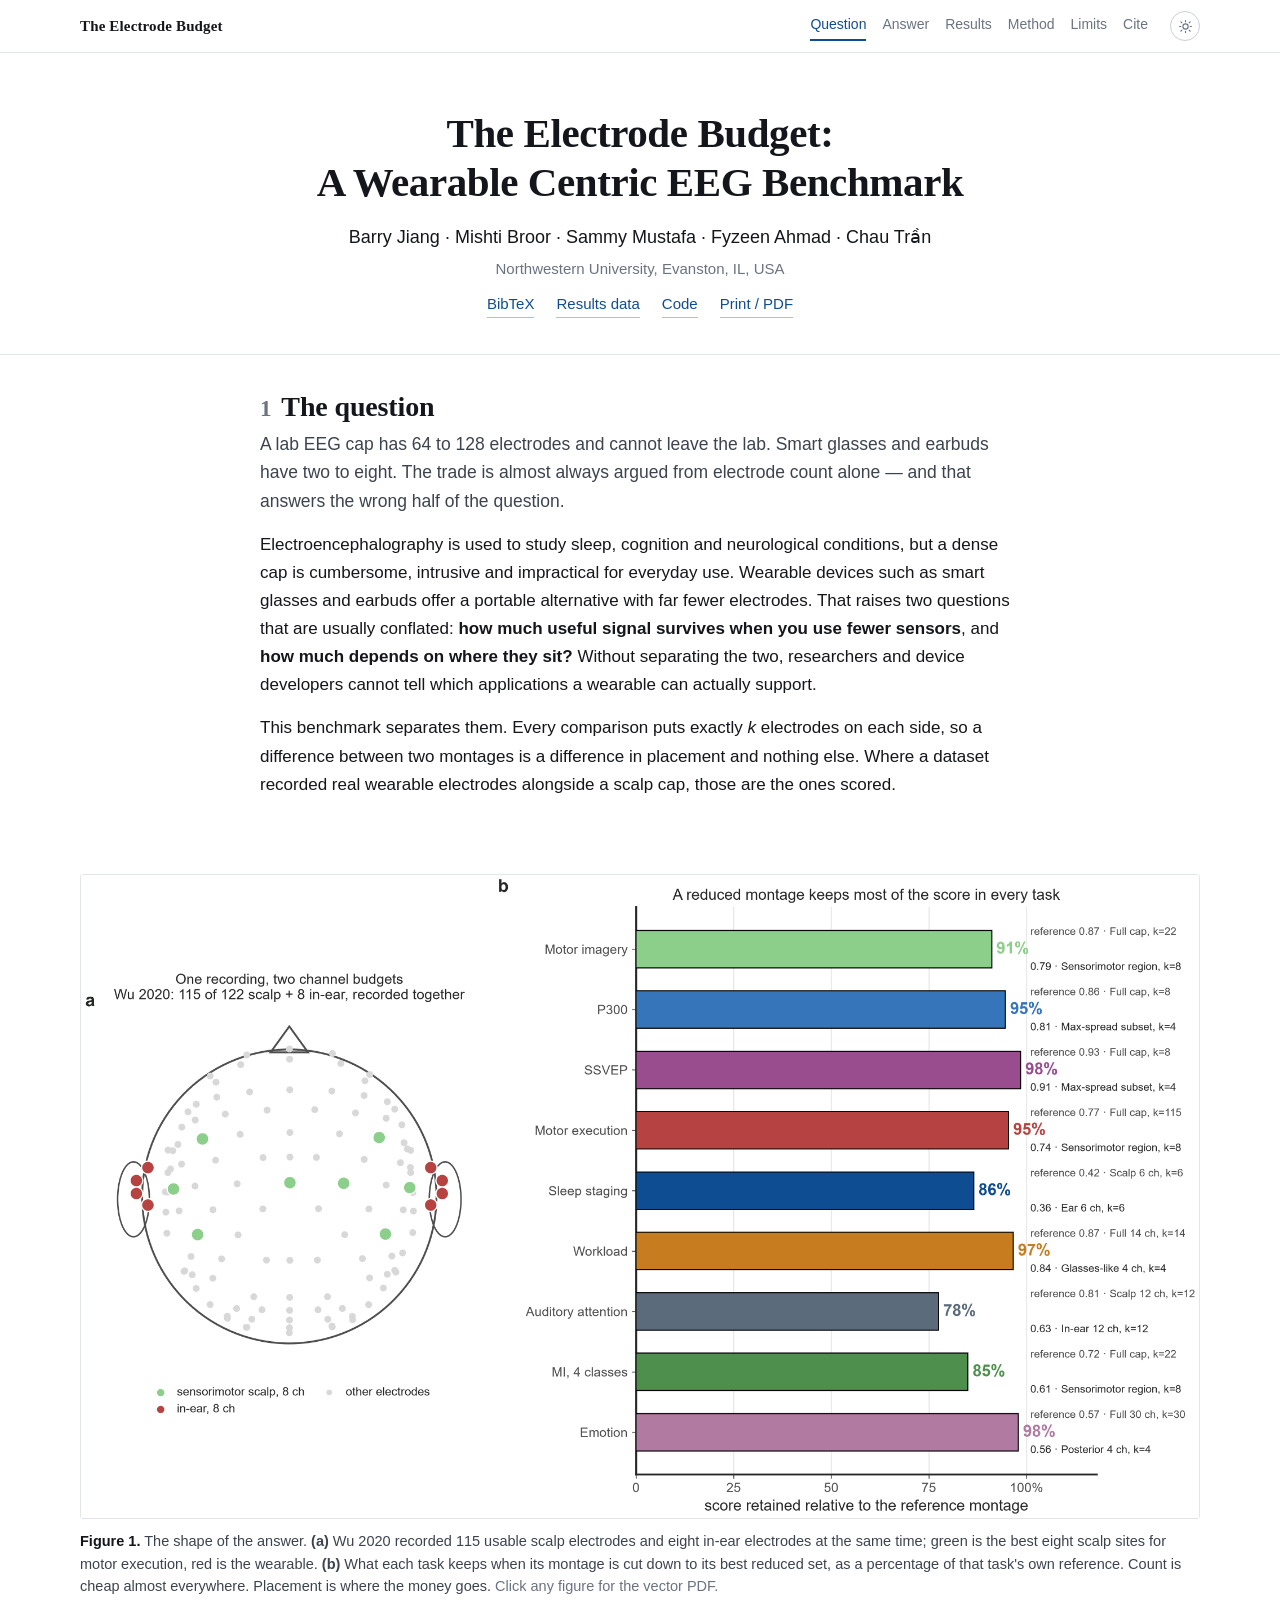
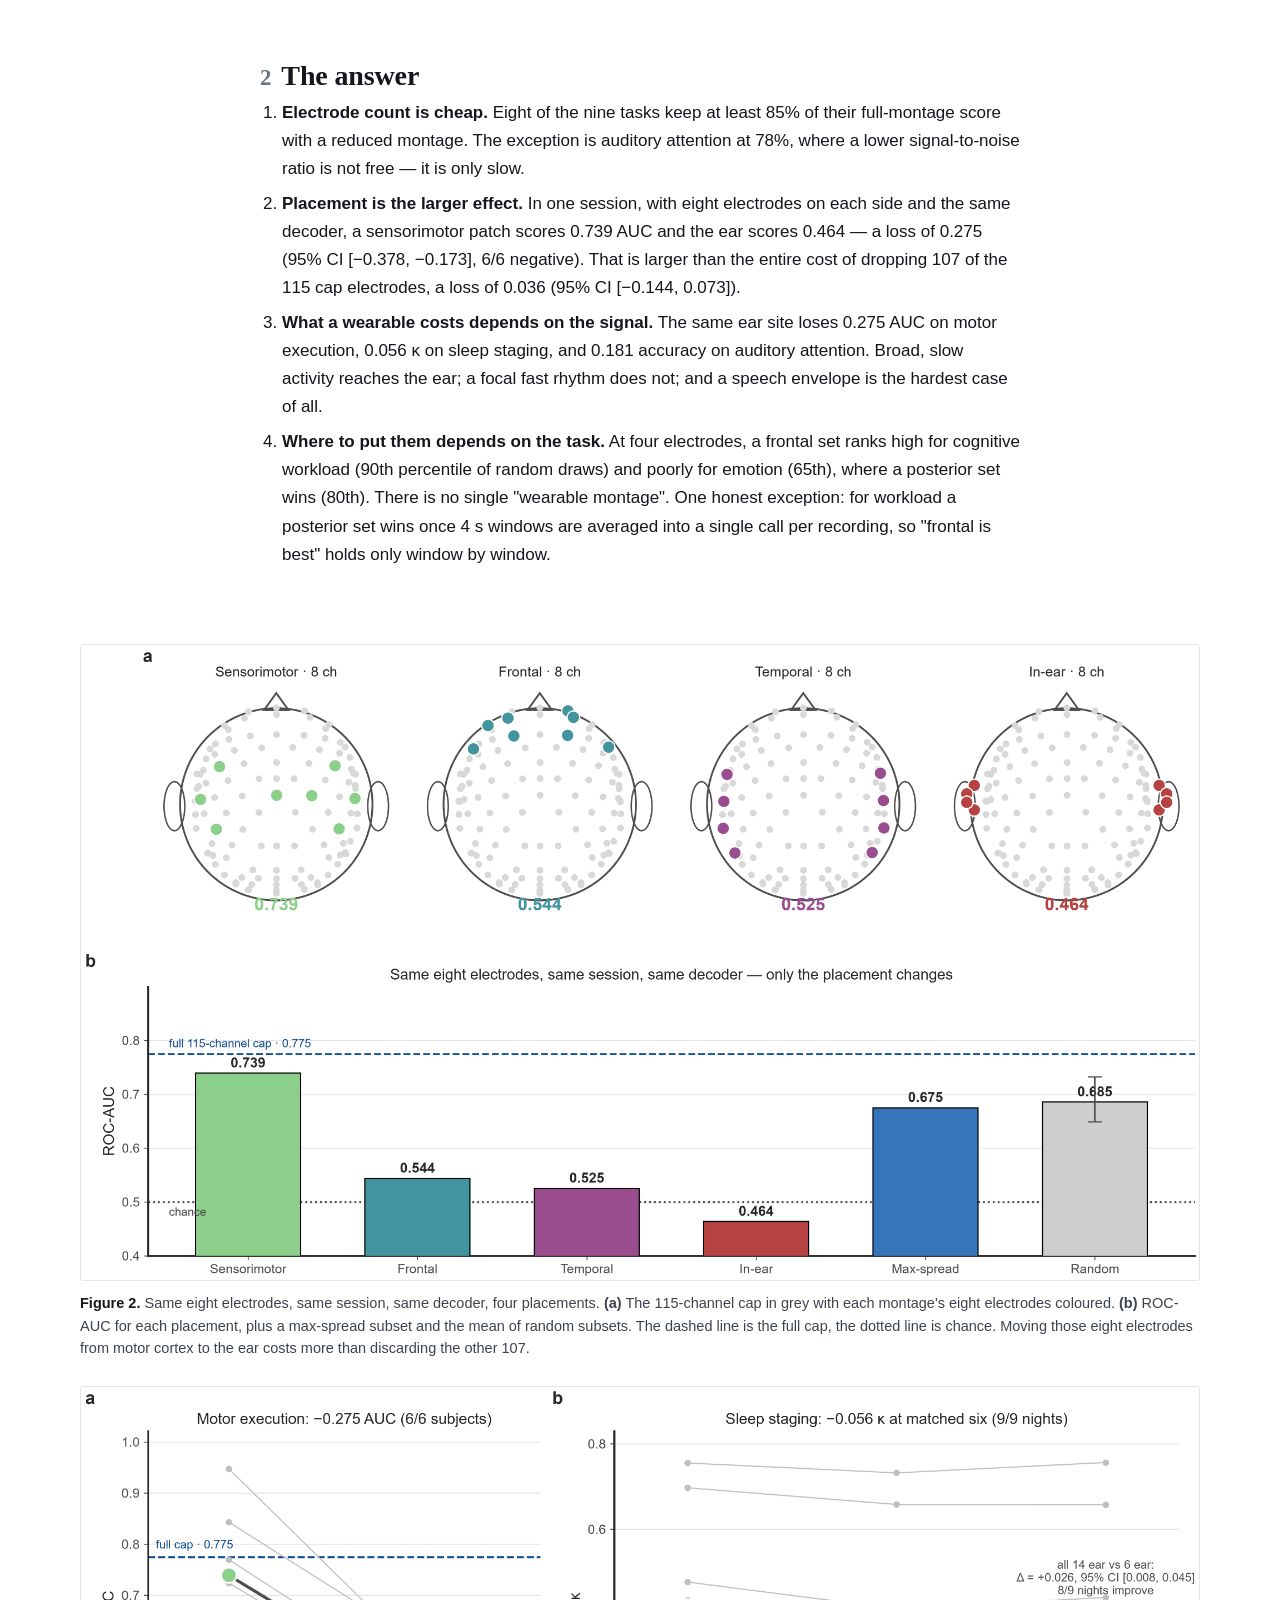
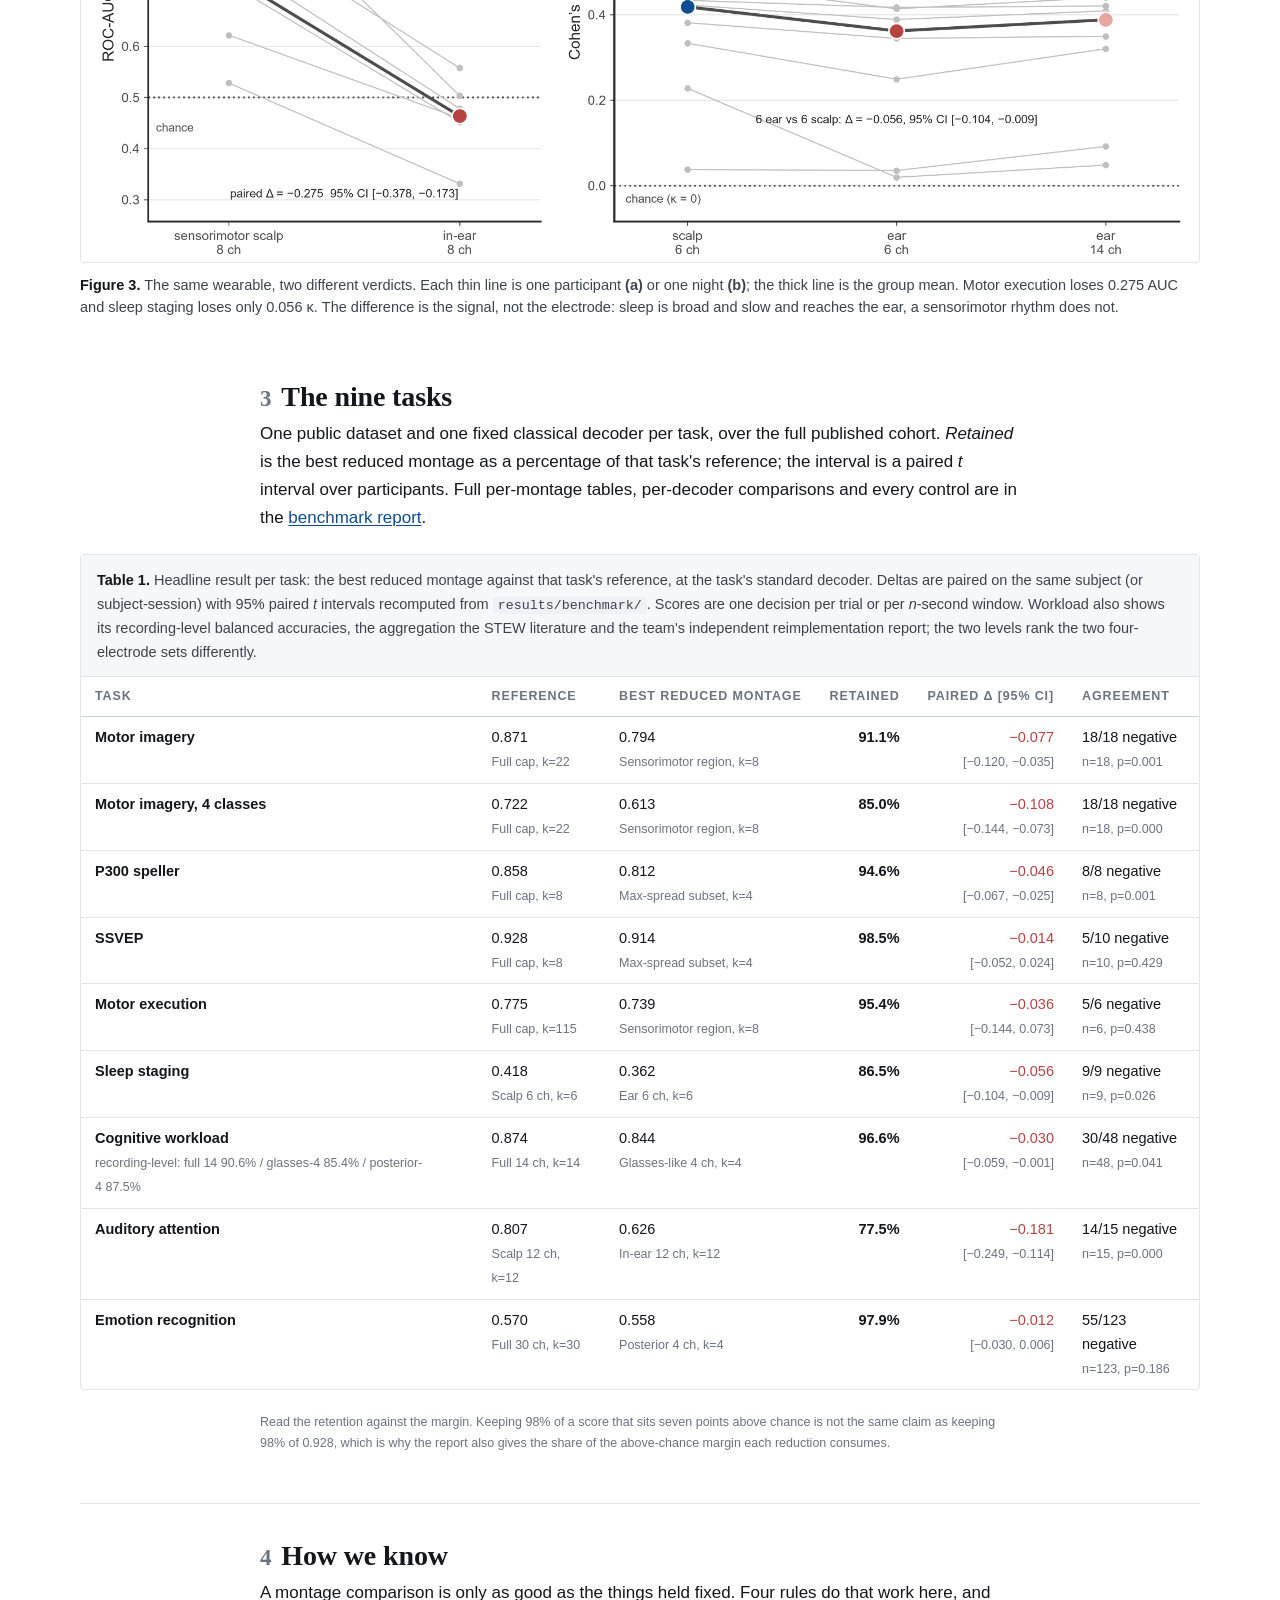
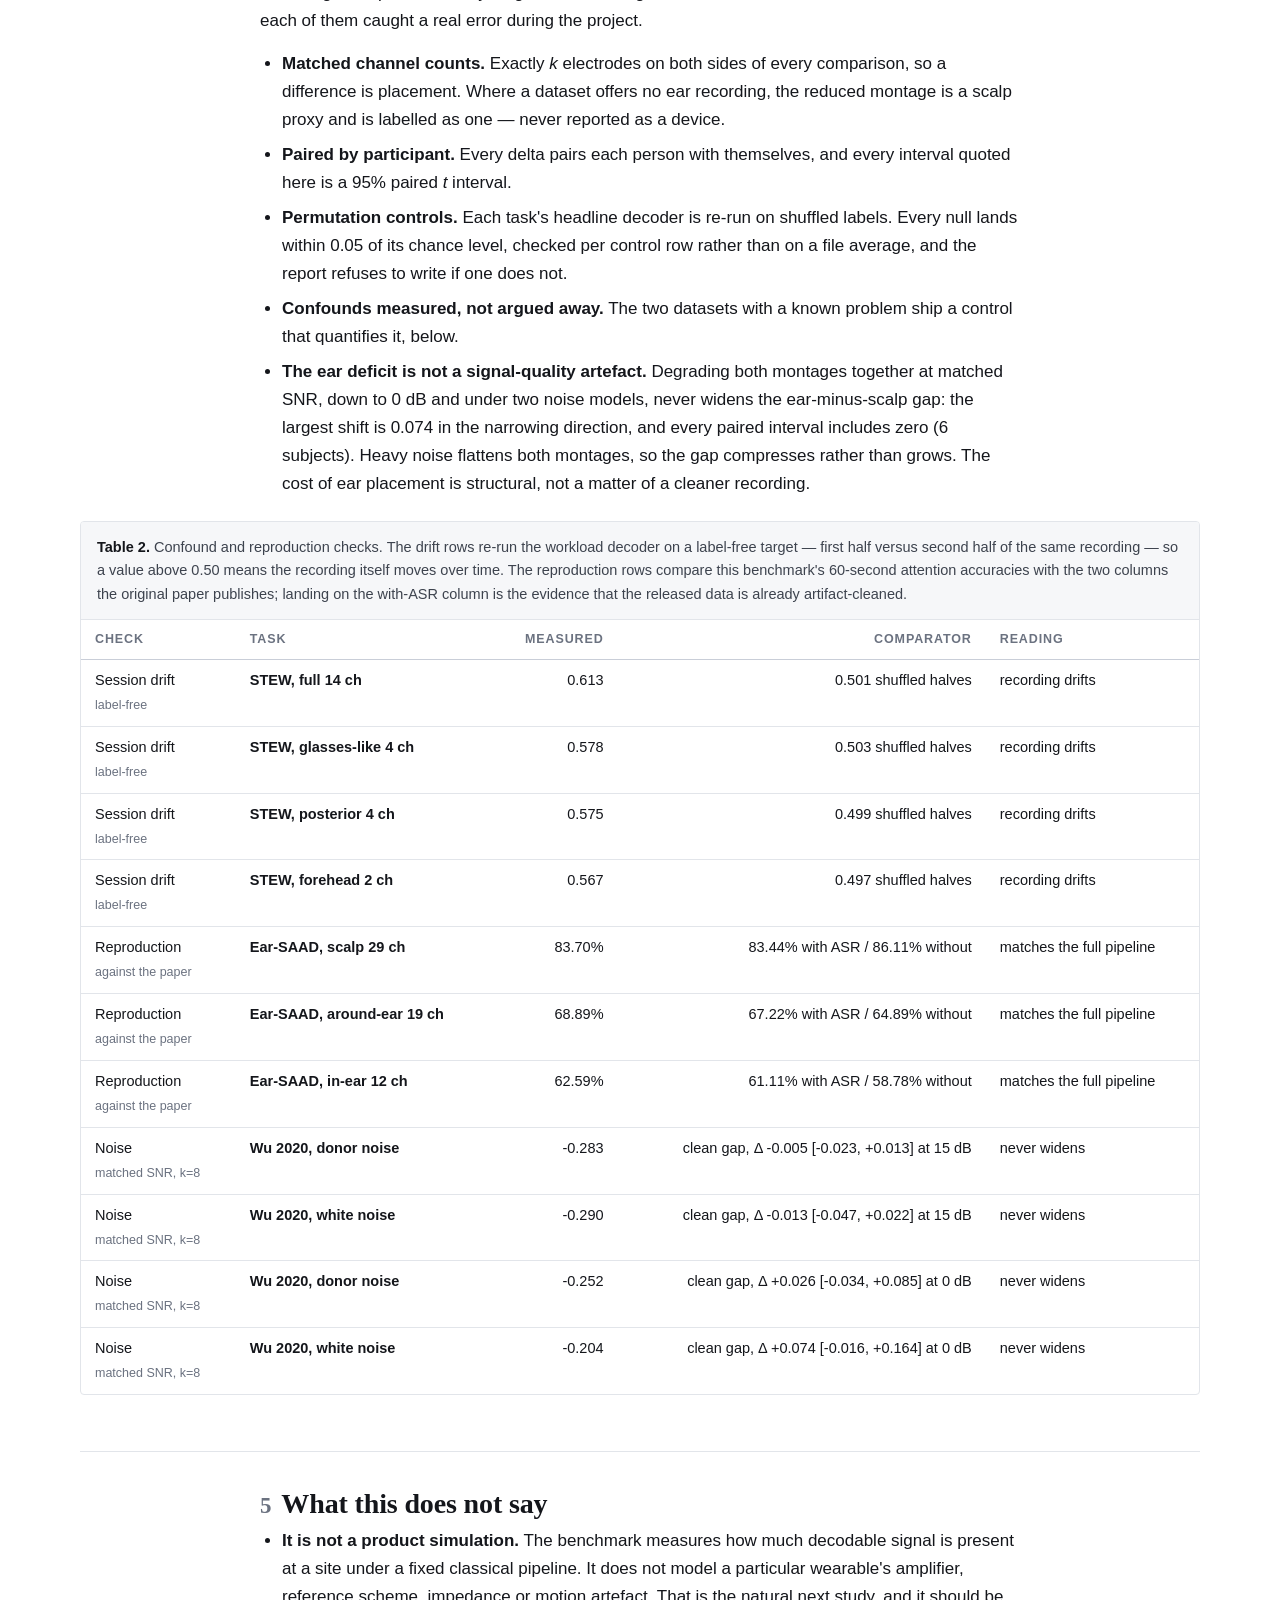
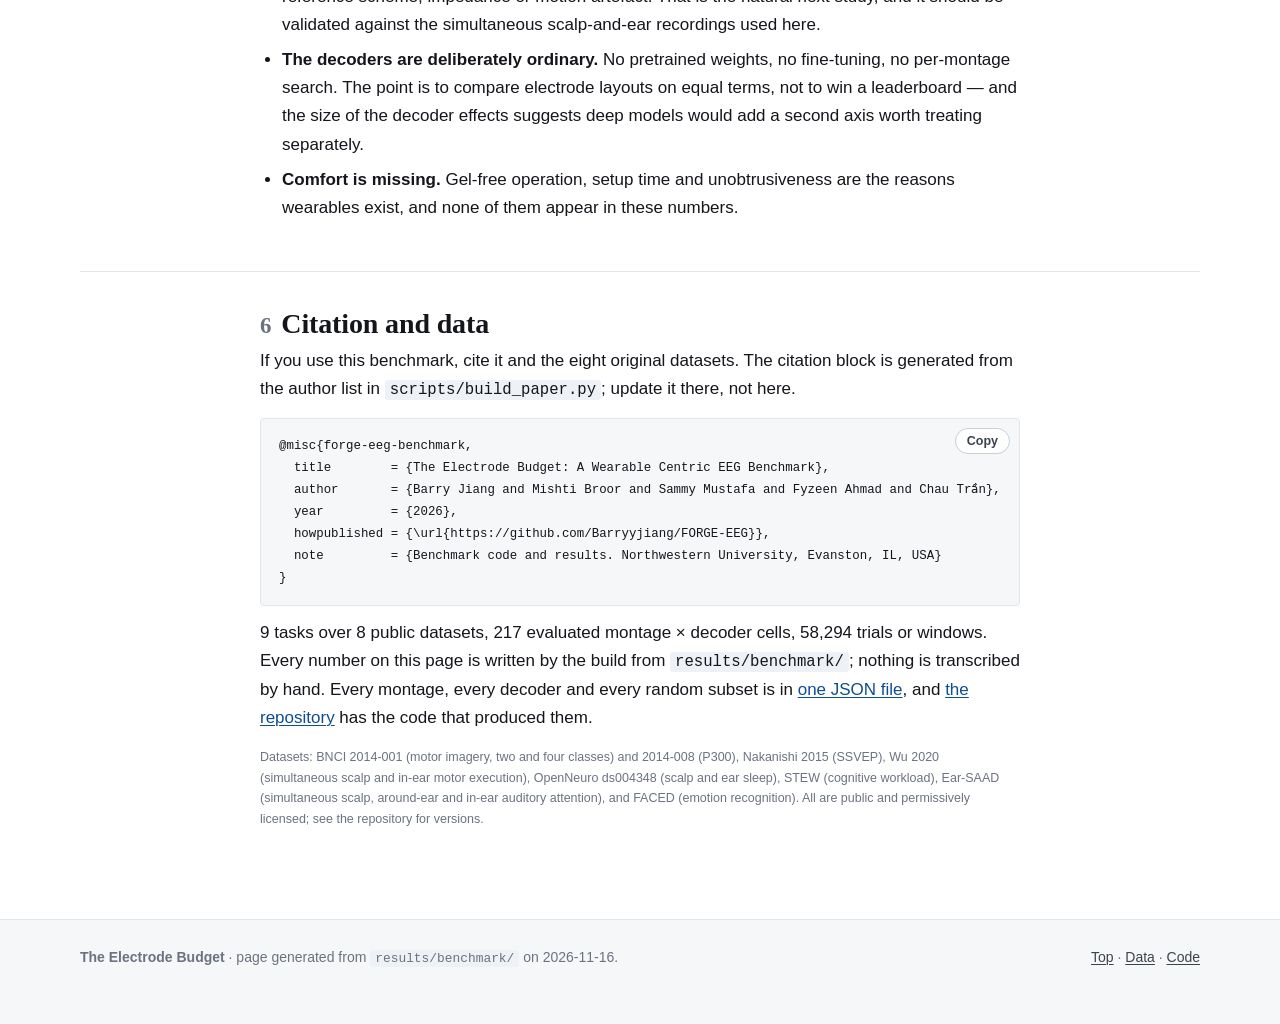
==== index.html @ 7044cba8 "Add noise-resilience check" ====
<!doctype html>
<html lang="en" data-theme="light">
<head>
  <meta charset="utf-8">
  <meta name="viewport" content="width=device-width, initial-scale=1">
  <title>The Electrode Budget: A Wearable Centric EEG Benchmark</title>
  <meta name="description" content="How much EEG accuracy survives when a lab cap becomes a wearable? A matched-channel benchmark of nine tasks on eight public datasets, separating electrode count from electrode placement.">
  <meta name="author" content="Barry Jiang, Mishti Broor, Sammy Mustafa, Fyzeen Ahmad, Chau Tran">
  <meta name="theme-color" content="#0f4d92">
  <meta property="og:type" content="article">
  <meta property="og:title" content="The Electrode Budget: A Wearable Centric EEG Benchmark">
  <meta property="og:description" content="How much EEG accuracy survives when a lab cap becomes a wearable? Nine tasks, eight public datasets, one fixed decoder per task, exactly k electrodes on each side of every comparison.">
  <meta property="og:image" content="assets/figures/fig1_overview.png">
  <meta name="twitter:card" content="summary_large_image">
  <link rel="icon" href="assets/favicon.svg" type="image/svg+xml">
  <link rel="stylesheet" href="assets/paper.css">
  <script>
    /* Resolve the theme before first paint: light is the default, ?theme=dark or
       a remembered choice overrides it. See assets/paper.js (theme toggle). */
    (function () {
      var requested = new URLSearchParams(location.search).get("theme");
      try { requested = requested || localStorage.getItem("eegbench-paper-theme"); } catch (e) {}
      document.documentElement.dataset.theme = requested === "dark" ? "dark" : "light";
    })();
  </script>
  <script type="application/ld+json">
  {
    "@context": "https://schema.org",
    "@type": "ScholarlyArticle",
    "name": "The Electrode Budget: A Wearable Centric EEG Benchmark",
    "author": [{"@type": "Person", "name": "Barry Jiang"}, {"@type": "Person", "name": "Mishti Broor"}, {"@type": "Person", "name": "Sammy Mustafa"}, {"@type": "Person", "name": "Fyzeen Ahmad"}, {"@type": "Person", "name": "Chau Tran"}],
    "abstract": "How much EEG accuracy survives when a lab cap becomes a wearable? A matched-channel benchmark of nine tasks on eight public datasets, separating electrode count from electrode placement.",
    "keywords": "EEG, brain-computer interface, wearable, benchmark, electrode montage, MOABB",
    "isAccessibleForFree": true,
    "datePublished": "2026-11-16"
  }
  </script>
</head>
<body>
  <a class="skip-link" href="#answer">Skip to the answer</a>

  <header class="topbar">
    <div class="container topbar-inner">
      <a class="topbar-title" href="#top">The Electrode Budget</a>
      <nav aria-label="Paper sections">
        <a href="#question">Question</a>
        <a href="#answer">Answer</a>
        <a href="#results">Results</a>
        <a href="#method">Method</a>
        <a href="#limits">Limits</a>
        <a href="#cite">Cite</a>
      </nav>
      <button class="theme-toggle" id="theme-toggle" type="button" aria-label="Switch colour theme" title="Switch between light and dark">
        <svg class="icon-sun" viewBox="0 0 24 24" fill="none" stroke="currentColor" stroke-width="1.8" stroke-linecap="round" aria-hidden="true">
          <circle cx="12" cy="12" r="4.2"/>
          <path d="M12 2.5v2M12 19.5v2M4.6 4.6l1.4 1.4M18 18l1.4 1.4M2.5 12h2M19.5 12h2M4.6 19.4 6 18M18 6l1.4-1.4"/>
        </svg>
        <svg class="icon-moon" viewBox="0 0 24 24" fill="none" stroke="currentColor" stroke-width="1.8" stroke-linecap="round" aria-hidden="true">
          <path d="M20.3 14.2A8.4 8.4 0 0 1 9.8 3.7a8.5 8.5 0 1 0 10.5 10.5Z"/>
        </svg>
      </button>
    </div>
  </header>

  <!-- ------------------------------------------------------------- masthead -->
  <div class="masthead" id="top">
    <div class="container">
      <h1>The Electrode Budget:<br>A Wearable Centric EEG Benchmark</h1>
      <p class="authors"><a href="#cite">Barry Jiang</a> · <a href="#cite">Mishti Broor</a> · <a href="#cite">Sammy Mustafa</a> · <a href="#cite">Fyzeen Ahmad</a> · <a href="#cite">Chau Trần</a></p>
      <p class="affiliation">Northwestern University, Evanston, IL, USA</p>

      <nav class="paper-links" aria-label="Paper artefacts">
        <a href="#cite">BibTeX</a>
        <a href="data/benchmark.json" download>Results data</a>
        <a href="https://github.com/Barryyjiang/FORGE-EEG">Code</a>
        <button type="button" data-print>Print / PDF</button>
      </nav>
    </div>
  </div>

  <main class="container">
    <!-- ------------------------------------------------------------- question -->
    <section id="question">
      <div class="prose">
        <h2><span class="num">1</span>The question</h2>
        <p class="lede">
          A lab EEG cap has 64 to 128 electrodes and cannot leave the lab. Smart
          glasses and earbuds have two to eight. The trade is almost always argued
          from electrode count alone — and that answers the wrong half of the
          question.
        </p>
        <p>
          Electroencephalography is used to study sleep, cognition and neurological
          conditions, but a dense cap is cumbersome, intrusive and impractical for
          everyday use. Wearable devices such as smart glasses and earbuds offer a
          portable alternative with far fewer electrodes. That raises two questions
          that are usually conflated: <strong>how much useful signal survives when
          you use fewer sensors</strong>, and <strong>how much depends on where they
          sit?</strong> Without separating the two, researchers and device developers
          cannot tell which applications a wearable can actually support.
        </p>
        <p>
          This benchmark separates them. Every comparison puts exactly <em>k</em>
          electrodes on each side, so a difference between two montages is a
          difference in placement and nothing else. Where a dataset recorded real
          wearable electrodes alongside a scalp cap, those are the ones scored.
        </p>
      </div>
    </section>

    <!-- --------------------------------------------------------------- teaser -->
    <figure>
      <a href="assets/figures/fig1_overview.pdf" title="Open the vector PDF">
        <img src="assets/figures/fig1_overview.png" width="1600" height="921"
             alt="Left: top-down map of a 115-channel scalp cap with eight sensorimotor electrodes in green and eight in-ear electrodes in red. Right: horizontal bars showing the percentage of each task's reference score retained by its best reduced montage.">
      </a>
      <figcaption>
        <span class="label">Figure 1.</span> The shape of the answer.
        <strong>(a)</strong> Wu 2020 recorded 115 usable scalp electrodes and eight
        in-ear electrodes at the same time; green is the best eight scalp sites for
        motor execution, red is the wearable.
        <strong>(b)</strong> What each task keeps when its montage is cut down to its
        best reduced set, as a percentage of that task's own reference.
        Count is cheap almost everywhere. Placement is where the money goes.
        <span class="hint">Click any figure for the vector PDF.</span>
      </figcaption>
    </figure>

    <!-- --------------------------------------------------------------- answer -->
    <section id="answer">
      <div class="prose">
        <h2><span class="num">2</span>The answer</h2>
        <ol class="findings">
          <li>
            <strong>Electrode count is cheap.</strong> Eight of the nine tasks keep at
            least 85% of their full-montage score with a reduced montage. The exception
            is auditory attention at 78%,
            where a lower signal-to-noise ratio is not free — it is only slow.
          </li>
          <li>
            <strong>Placement is the larger effect.</strong> In one session, with
            eight electrodes on each side and the same decoder, a sensorimotor patch
            scores 0.739 AUC and the ear scores
            0.464 — a loss of
            0.275 (95% CI [−0.378, −0.173],
            6/6 negative). That is larger than the entire cost of
            dropping 107 of the 115 cap electrodes, a loss of
            0.036 (95% CI [−0.144, 0.073]).
          </li>
          <li>
            <strong>What a wearable costs depends on the signal.</strong> The same
            ear site loses 0.275 AUC on motor execution,
            0.056 κ on sleep staging, and
            0.181 accuracy on auditory attention.
            Broad, slow
            activity reaches the ear; a focal fast rhythm does not; and a speech
            envelope is the hardest case of all.
          </li>
          <li>
            <strong>Where to put them depends on the task.</strong> At four
            electrodes, a frontal set ranks high for cognitive workload
            (90th percentile of random draws) and poorly for
            emotion (65th), where a posterior set wins
            (80th). There is no single "wearable montage".
            One honest exception: for workload a posterior set wins once 4&nbsp;s
            windows are averaged into a single call per recording, so "frontal is
            best" holds only window by window.
          </li>
        </ol>
      </div>
    </section>

    <!-- ----------------------------------------------------------- placement -->
    <figure>
      <a href="assets/figures/fig3_placement.pdf" title="Open the vector PDF">
        <img src="assets/figures/fig3_placement.png" width="1600" height="910"
             alt="Top row: four top-down head maps of the same eight-channel budgets over sensorimotor, frontal and temporal scalp and in the ear. Bottom: a bar chart of their ROC-AUC against the full-cap reference and chance.">
      </a>
      <figcaption>
        <span class="label">Figure 2.</span> Same eight electrodes, same session, same
        decoder, four placements. <strong>(a)</strong> The 115-channel cap in grey with
        each montage's eight electrodes coloured. <strong>(b)</strong> ROC-AUC for each
        placement, plus a max-spread subset and the mean of random subsets. The dashed
        line is the full cap, the dotted line is chance. Moving those eight electrodes
        from motor cortex to the ear costs more than discarding the other 107.
      </figcaption>
    </figure>

    <!-- ------------------------------------------------------------ wearable -->
    <figure>
      <a href="assets/figures/fig4_wearable_gap.pdf" title="Open the vector PDF">
        <img src="assets/figures/fig4_wearable_gap.png" width="1600" height="680"
             alt="Two paired slopegraphs. Left: per-subject ROC-AUC for eight sensorimotor scalp electrodes versus eight in-ear electrodes. Right: per-night Cohen's kappa for six scalp electrodes, six ear electrodes and fourteen ear electrodes.">
      </a>
      <figcaption>
        <span class="label">Figure 3.</span> The same wearable, two different verdicts.
        Each thin line is one participant <strong>(a)</strong> or one night
        <strong>(b)</strong>; the thick line is the group mean. Motor execution loses
        0.275 AUC and sleep staging loses only
        0.056 κ. The difference is the signal, not the
        electrode: sleep is broad and slow and reaches the ear, a sensorimotor rhythm
        does not.
      </figcaption>
    </figure>

    <!-- ------------------------------------------------------------- results -->
    <section id="results">
      <div class="prose">
        <h2><span class="num">3</span>The nine tasks</h2>
        <p>
          One public dataset and one fixed classical decoder per task, over the full
          published cohort. <em>Retained</em> is the best reduced montage as a
          percentage of that task's reference; the interval is a paired <em>t</em>
          interval over participants. Full per-montage tables, per-decoder
          comparisons and every control are in the
          <a href="https://github.com/Barryyjiang/FORGE-EEG/blob/main/results/REPORT.md">benchmark report</a>.
        </p>
      </div>

    <div class="table-wrap">
    <table>
      <caption><span class='label'>Table 1.</span> Headline result per task: the best reduced montage against that task's reference, at the task's standard decoder. Deltas are paired on the same subject (or subject-session) with 95% paired <em>t</em> intervals recomputed from <code>results/benchmark/</code>. Scores are one decision per trial or per <em>n</em>-second window. Workload also shows its recording-level balanced accuracies, the aggregation the STEW literature and the team's independent reimplementation report; the two levels rank the two four-electrode sets differently.</caption>
      <thead>
        <tr><th>Task</th><th>Reference</th><th>Best reduced montage</th><th class="num">Retained</th><th class="num">Paired Δ [95% CI]</th><th>Agreement</th></tr>
      </thead>
      <tbody>
      <tr><td><strong>Motor imagery</strong></td><td>0.871<br><span class='small'>Full cap, k=22</span></td><td>0.794<br><span class='small'>Sensorimotor region, k=8</span></td><td class="num"><strong>91.1%</strong></td><td class="num"><span class='delta-neg'>−0.077</span><br><span class='small nowrap'>[−0.120, −0.035]</span></td><td>18/18 negative<br><span class='small'>n=18, p=0.001</span></td></tr>
      <tr><td><strong>Motor imagery, 4 classes</strong></td><td>0.722<br><span class='small'>Full cap, k=22</span></td><td>0.613<br><span class='small'>Sensorimotor region, k=8</span></td><td class="num"><strong>85.0%</strong></td><td class="num"><span class='delta-neg'>−0.108</span><br><span class='small nowrap'>[−0.144, −0.073]</span></td><td>18/18 negative<br><span class='small'>n=18, p=0.000</span></td></tr>
      <tr><td><strong>P300 speller</strong></td><td>0.858<br><span class='small'>Full cap, k=8</span></td><td>0.812<br><span class='small'>Max-spread subset, k=4</span></td><td class="num"><strong>94.6%</strong></td><td class="num"><span class='delta-neg'>−0.046</span><br><span class='small nowrap'>[−0.067, −0.025]</span></td><td>8/8 negative<br><span class='small'>n=8, p=0.001</span></td></tr>
      <tr><td><strong>SSVEP</strong></td><td>0.928<br><span class='small'>Full cap, k=8</span></td><td>0.914<br><span class='small'>Max-spread subset, k=4</span></td><td class="num"><strong>98.5%</strong></td><td class="num"><span class='delta-neg'>−0.014</span><br><span class='small nowrap'>[−0.052, 0.024]</span></td><td>5/10 negative<br><span class='small'>n=10, p=0.429</span></td></tr>
      <tr><td><strong>Motor execution</strong></td><td>0.775<br><span class='small'>Full cap, k=115</span></td><td>0.739<br><span class='small'>Sensorimotor region, k=8</span></td><td class="num"><strong>95.4%</strong></td><td class="num"><span class='delta-neg'>−0.036</span><br><span class='small nowrap'>[−0.144, 0.073]</span></td><td>5/6 negative<br><span class='small'>n=6, p=0.438</span></td></tr>
      <tr><td><strong>Sleep staging</strong></td><td>0.418<br><span class='small'>Scalp 6 ch, k=6</span></td><td>0.362<br><span class='small'>Ear 6 ch, k=6</span></td><td class="num"><strong>86.5%</strong></td><td class="num"><span class='delta-neg'>−0.056</span><br><span class='small nowrap'>[−0.104, −0.009]</span></td><td>9/9 negative<br><span class='small'>n=9, p=0.026</span></td></tr>
      <tr><td><strong>Cognitive workload</strong><br><span class='small'>recording-level: full 14&nbsp;90.6% / glasses-4&nbsp;85.4% / posterior-4&nbsp;87.5%</span></td><td>0.874<br><span class='small'>Full 14 ch, k=14</span></td><td>0.844<br><span class='small'>Glasses-like 4 ch, k=4</span></td><td class="num"><strong>96.6%</strong></td><td class="num"><span class='delta-neg'>−0.030</span><br><span class='small nowrap'>[−0.059, −0.001]</span></td><td>30/48 negative<br><span class='small'>n=48, p=0.041</span></td></tr>
      <tr><td><strong>Auditory attention</strong></td><td>0.807<br><span class='small'>Scalp 12 ch, k=12</span></td><td>0.626<br><span class='small'>In-ear 12 ch, k=12</span></td><td class="num"><strong>77.5%</strong></td><td class="num"><span class='delta-neg'>−0.181</span><br><span class='small nowrap'>[−0.249, −0.114]</span></td><td>14/15 negative<br><span class='small'>n=15, p=0.000</span></td></tr>
      <tr><td><strong>Emotion recognition</strong></td><td>0.570<br><span class='small'>Full 30 ch, k=30</span></td><td>0.558<br><span class='small'>Posterior 4 ch, k=4</span></td><td class="num"><strong>97.9%</strong></td><td class="num"><span class='delta-neg'>−0.012</span><br><span class='small nowrap'>[−0.030, 0.006]</span></td><td>55/123 negative<br><span class='small'>n=123, p=0.186</span></td></tr>
      </tbody>
    </table>
    </div>

      <div class="prose">
        <p class="small">
          Read the retention against the margin. Keeping 98% of a score that sits
          seven points above chance is not the same claim as keeping 98% of
          0.928, which is why the report also gives the share
          of the above-chance margin each reduction consumes.
        </p>
      </div>
    </section>

    <!-- -------------------------------------------------------------- method -->
    <section id="method">
      <div class="prose">
        <h2><span class="num">4</span>How we know</h2>
        <p>
          A montage comparison is only as good as the things held fixed. Four rules
          do that work here, and each of them caught a real error during the project.
        </p>
        <ul>
          <li><strong>Matched channel counts.</strong> Exactly <em>k</em> electrodes
            on both sides of every comparison, so a difference is placement. Where a
            dataset offers no ear recording, the reduced montage is a scalp proxy and
            is labelled as one — never reported as a device.</li>
          <li><strong>Paired by participant.</strong> Every delta pairs each person
            with themselves, and every interval quoted here is a 95% paired
            <em>t</em> interval.</li>
          <li><strong>Permutation controls.</strong> Each task's headline decoder is
            re-run on shuffled labels. Every null lands within 0.05 of its chance
            level, checked per control row rather than on a file average, and the
            report refuses to write if one does not.</li>
          <li><strong>Confounds measured, not argued away.</strong> The two datasets
            with a known problem ship a control that quantifies it, below.</li>
          <li><strong>The ear deficit is not a signal-quality artefact.</strong>
            Degrading both montages together at matched SNR, down to 0&nbsp;dB and
            under two noise models, never widens the ear-minus-scalp gap: the
            largest shift is 0.074 in the narrowing direction, and
            every paired interval includes zero (6 subjects). Heavy noise
            flattens both montages, so the gap compresses rather than grows. The
            cost of ear placement is structural, not a matter of a cleaner
            recording.</li>
        </ul>
      </div>

    <div class="table-wrap">
    <table>
      <caption><span class='label'>Table 2.</span> Confound and reproduction checks. The drift rows re-run the workload decoder on a label-free target — first half versus second half of the same recording — so a value above 0.50 means the recording itself moves over time. The reproduction rows compare this benchmark's 60-second attention accuracies with the two columns the original paper publishes; landing on the with-ASR column is the evidence that the released data is already artifact-cleaned.</caption>
      <thead>
        <tr><th>Check</th><th>Task</th><th class="num">Measured</th><th class="num">Comparator</th><th>Reading</th></tr>
      </thead>
      <tbody>
      <tr><td>Session drift<br><span class='small'>label-free</span></td><td><strong>STEW, full 14 ch</strong></td><td class="num">0.613</td><td class="num">0.501 shuffled halves</td><td>recording drifts</td></tr>
      <tr><td>Session drift<br><span class='small'>label-free</span></td><td><strong>STEW, glasses-like 4 ch</strong></td><td class="num">0.578</td><td class="num">0.503 shuffled halves</td><td>recording drifts</td></tr>
      <tr><td>Session drift<br><span class='small'>label-free</span></td><td><strong>STEW, posterior 4 ch</strong></td><td class="num">0.575</td><td class="num">0.499 shuffled halves</td><td>recording drifts</td></tr>
      <tr><td>Session drift<br><span class='small'>label-free</span></td><td><strong>STEW, forehead 2 ch</strong></td><td class="num">0.567</td><td class="num">0.497 shuffled halves</td><td>recording drifts</td></tr>
      <tr><td>Reproduction<br><span class='small'>against the paper</span></td><td><strong>Ear-SAAD, scalp 29 ch</strong></td><td class="num">83.70%</td><td class="num">83.44% with ASR / 86.11% without</td><td>matches the full pipeline</td></tr>
      <tr><td>Reproduction<br><span class='small'>against the paper</span></td><td><strong>Ear-SAAD, around-ear 19 ch</strong></td><td class="num">68.89%</td><td class="num">67.22% with ASR / 64.89% without</td><td>matches the full pipeline</td></tr>
      <tr><td>Reproduction<br><span class='small'>against the paper</span></td><td><strong>Ear-SAAD, in-ear 12 ch</strong></td><td class="num">62.59%</td><td class="num">61.11% with ASR / 58.78% without</td><td>matches the full pipeline</td></tr>
      <tr><td>Noise<br><span class='small'>matched SNR, k=8</span></td><td><strong>Wu 2020, donor noise</strong></td><td class="num">-0.283</td><td class="num">clean gap, Δ -0.005 [-0.023, +0.013] at 15 dB</td><td>never widens</td></tr>
      <tr><td>Noise<br><span class='small'>matched SNR, k=8</span></td><td><strong>Wu 2020, white noise</strong></td><td class="num">-0.290</td><td class="num">clean gap, Δ -0.013 [-0.047, +0.022] at 15 dB</td><td>never widens</td></tr>
      <tr><td>Noise<br><span class='small'>matched SNR, k=8</span></td><td><strong>Wu 2020, donor noise</strong></td><td class="num">-0.252</td><td class="num">clean gap, Δ +0.026 [-0.034, +0.085] at 0 dB</td><td>never widens</td></tr>
      <tr><td>Noise<br><span class='small'>matched SNR, k=8</span></td><td><strong>Wu 2020, white noise</strong></td><td class="num">-0.204</td><td class="num">clean gap, Δ +0.074 [-0.016, +0.164] at 0 dB</td><td>never widens</td></tr>
      </tbody>
    </table>
    </div>
    </section>

    <!-- -------------------------------------------------------------- limits -->
    <section id="limits">
      <div class="prose">
        <h2><span class="num">5</span>What this does not say</h2>
        <ul>
          <li><strong>It is not a product simulation.</strong> The benchmark measures
            how much decodable signal is present at a site under a fixed classical
            pipeline. It does not model a particular wearable's amplifier, reference
            scheme, impedance or motion artefact. That is the natural next study, and
            it should be validated against the simultaneous scalp-and-ear recordings
            used here.</li>
          <li><strong>The decoders are deliberately ordinary.</strong> No pretrained
            weights, no fine-tuning, no per-montage search. The point is to compare
            electrode layouts on equal terms, not to win a leaderboard — and the size
            of the decoder effects suggests deep models would add a second axis worth
            treating separately.</li>
          <li><strong>Comfort is missing.</strong> Gel-free operation, setup time and
            unobtrusiveness are the reasons wearables exist, and none of them appear
            in these numbers.</li>
        </ul>
      </div>
    </section>

    <!-- ---------------------------------------------------------------- cite -->
    <section id="cite">
      <div class="prose">
        <h2><span class="num">6</span>Citation and data</h2>
        <p>
          If you use this benchmark, cite it and the eight original datasets. The
          citation block is generated from the author list in
          <code>scripts/build_paper.py</code>; update it there, not here.
        </p>
      </div>

      <div class="prose cite-block">
        <button class="copy-button" type="button" data-copy-target="#bibtex">Copy</button>
        <pre id="bibtex"><code>@misc{forge-eeg-benchmark,
  title        = {The Electrode Budget: A Wearable Centric EEG Benchmark},
  author       = {Barry Jiang and Mishti Broor and Sammy Mustafa and Fyzeen Ahmad and Chau Trần},
  year         = {2026},
  howpublished = {\url{https://github.com/Barryyjiang/FORGE-EEG}},
  note         = {Benchmark code and results. Northwestern University, Evanston, IL, USA}
}</code></pre>
      </div>

      <div class="prose">
        <p>
          9 tasks over 8 public datasets,
          217 evaluated montage × decoder cells, 58,294 trials
          or windows. Every number on this page is written by the build from
          <code>results/benchmark/</code>; nothing is transcribed by hand.
          Every montage, every decoder and every random subset is in
          <a href="data/benchmark.json" download>one JSON file</a>, and
          <a href="https://github.com/Barryyjiang/FORGE-EEG">the repository</a> has the code that produced them.
        </p>
        <p class="small">
          Datasets: BNCI 2014-001 (motor imagery, two and four classes) and 2014-008
          (P300), Nakanishi 2015 (SSVEP), Wu 2020 (simultaneous scalp and in-ear
          motor execution), OpenNeuro ds004348 (scalp and ear sleep), STEW (cognitive
          workload), Ear-SAAD (simultaneous scalp, around-ear and in-ear auditory
          attention), and FACED (emotion recognition). All are public and permissively
          licensed; see the repository for versions.
        </p>
      </div>
    </section>
  </main>

  <footer>
    <div class="container footer-inner">
      <p>
        <strong>The Electrode Budget</strong> · page generated from
        <code>results/benchmark/</code> on 2026-11-16.
      </p>
      <p>
        <a href="#top">Top</a> ·
        <a href="data/benchmark.json">Data</a> ·
        <a href="https://github.com/Barryyjiang/FORGE-EEG">Code</a>
      </p>
    </div>
  </footer>

  <script src="assets/paper.js" defer></script>
</body>
</html>
---- assets/paper.css ----
/* ---------------------------------------------------------------------------
   The Electrode Budget — paper page
   A print-friendly, dependency-free layout for a single-paper landing page.
   The interactive benchmark site lives at /explore/ and has its own stylesheet.
   --------------------------------------------------------------------------- */

/* Light is the default: this is a paper, and a paper is read on white.
   A reader can switch to dark with the toggle in the header (remembered in
   localStorage) or by opening the page with ?theme=dark. */
:root,
[data-theme="light"] {
  --ink: #14161b;
  --ink-2: #3d434e;
  --muted: #6b7280;
  --rule: #e2e5ea;
  --rule-strong: #c9ced8;
  --paper: #ffffff;
  --wash: #f6f7f9;
  --wash-2: #eef1f6;
  --accent: #0f4d92;
  --accent-soft: #e8eff8;
  --accent-2: #b64342;
  --serif: "Iowan Old Style", "Palatino Linotype", Palatino, "Book Antiqua", Georgia, serif;
  --sans: -apple-system, BlinkMacSystemFont, "Segoe UI", Roboto, Helvetica, Arial, sans-serif;
  --mono: ui-monospace, SFMono-Regular, "SF Mono", Menlo, Consolas, "Liberation Mono", monospace;
  --text: 17px;
  --wide: 1120px;
  --narrow: 760px;
}

[data-theme="dark"] {
  --ink: #eef1f6;
  --ink-2: #c8cedb;
  --muted: #98a0ae;
  --rule: #2b3038;
  --rule-strong: #3c434d;
  --paper: #12141a;
  --wash: #191c23;
  --wash-2: #1f232c;
  --accent: #7fb0e8;
  --accent-soft: #1b2736;
  --accent-2: #e28f8d;
}

* { box-sizing: border-box; }

html { scroll-behavior: smooth; }

body {
  margin: 0;
  background: var(--paper);
  color: var(--ink);
  font-family: var(--sans);
  font-size: var(--text);
  line-height: 1.65;
  -webkit-font-smoothing: antialiased;
}

img { max-width: 100%; height: auto; }

a { color: var(--accent); text-decoration-thickness: 1px; text-underline-offset: 2px; }
a:hover { text-decoration-thickness: 2px; }

.container { width: min(100% - 40px, var(--wide)); margin-inline: auto; }
.prose { width: min(100%, var(--narrow)); margin-inline: auto; }

/* ------------------------------------------------------------------ header */

.topbar {
  position: sticky;
  top: 0;
  z-index: 20;
  background: color-mix(in srgb, var(--paper) 88%, transparent);
  backdrop-filter: saturate(140%) blur(10px);
  border-bottom: 1px solid var(--rule);
}

.topbar-inner {
  display: flex;
  align-items: center;
  gap: 18px;
  min-height: 52px;
  padding-block: 6px;
}

.topbar-title {
  font-family: var(--serif);
  font-size: 15px;
  font-weight: 600;
  letter-spacing: 0.01em;
  white-space: nowrap;
  overflow: hidden;
  text-overflow: ellipsis;
  color: var(--ink);
  text-decoration: none;
}

.topbar nav {
  display: flex;
  gap: 16px;
  margin-left: auto;
  flex-wrap: wrap;
  font-size: 14px;
}

.topbar nav a {
  color: var(--muted);
  text-decoration: none;
  padding-block: 2px;
  border-bottom: 2px solid transparent;
}

.topbar nav a:hover { color: var(--ink); }
.topbar nav a.is-current { color: var(--accent); border-bottom-color: var(--accent); }
.topbar nav a.explore { color: var(--accent); font-weight: 600; }

.theme-toggle {
  display: inline-flex;
  align-items: center;
  justify-content: center;
  width: 30px;
  height: 30px;
  margin-left: 4px;
  padding: 0;
  border: 1px solid var(--rule-strong);
  border-radius: 50%;
  background: none;
  color: var(--muted);
  cursor: pointer;
}

.theme-toggle:hover { color: var(--accent); border-color: var(--accent); }
.theme-toggle svg { width: 15px; height: 15px; }
[data-theme="dark"] .icon-sun,
[data-theme="light"] .icon-moon { display: none; }

/* ------------------------------------------------------------------- title */

.masthead {
  padding: 56px 0 6px;
  text-align: center;
  border-bottom: 1px solid var(--rule);
}

.masthead h1 {
  font-family: var(--serif);
  font-weight: 600;
  font-size: clamp(28px, 3.9vw, 41px);
  line-height: 1.2;
  letter-spacing: -0.01em;
  margin: 0 auto 16px;
  max-width: 34ch;
}

.authors {
  font-size: 18px;
  margin: 0 0 4px;
}

.authors a { color: var(--ink); text-decoration: none; }
.authors a:hover { color: var(--accent); }

.affiliation {
  color: var(--muted);
  font-size: 15px;
  margin: 0 0 6px;
}

/* A plain link row, the way a paper lists its artefacts. */
.paper-links {
  display: flex;
  flex-wrap: wrap;
  justify-content: center;
  gap: 4px 22px;
  padding: 4px 0 30px;
  font-size: 15px;
}

.paper-links a,
.paper-links button {
  color: var(--accent);
  background: none;
  border: 0;
  padding: 0;
  font: inherit;
  cursor: pointer;
  text-decoration: none;
  border-bottom: 1px solid color-mix(in srgb, var(--accent) 35%, transparent);
}

.paper-links a:hover,
.paper-links button:hover {
  border-bottom-color: var(--accent);
}

.paper-links .sep { color: var(--rule-strong); }

/* ----------------------------------------------------------------- content */

main { padding-bottom: 40px; }

section { padding-block: 34px; }
section + section { border-top: 1px solid var(--rule); }

h2 {
  font-family: var(--serif);
  font-size: clamp(23px, 2.6vw, 28px);
  line-height: 1.25;
  margin: 0 0 6px;
  letter-spacing: -0.005em;
}

h2 .num {
  color: var(--muted);
  font-variant-numeric: tabular-nums;
  margin-right: 10px;
  font-size: 0.82em;
}

h3 {
  font-size: 18px;
  margin: 26px 0 6px;
}

p { margin: 0 0 15px; }

.lede { font-size: 17.5px; color: var(--ink-2); }

ul, ol { margin: 0 0 15px; padding-left: 22px; }
li { margin-bottom: 7px; }

em.term { font-style: italic; }

/* ---------------------------------------------------------------- abstract */

.abstract {
  width: min(100%, 680px);
  margin: 0 auto;
  padding: 22px 0 18px;
  border-top: 1px solid var(--rule-strong);
  border-bottom: 1px solid var(--rule-strong);
}

.abstract h2 {
  font-family: var(--serif);
  font-size: 14px;
  font-weight: 600;
  text-transform: uppercase;
  letter-spacing: 0.18em;
  color: var(--ink-2);
  text-align: center;
  margin: 0 0 12px;
}

.abstract p { font-size: 17px; line-height: 1.7; margin: 0; }

/* ---------------------------------------------------------------- figures */

figure {
  margin: 26px auto;
  width: min(100%, var(--wide));
}

figure img {
  display: block;
  width: 100%;
  border: 1px solid var(--rule);
  border-radius: 3px;
  background: #fff;
}

figure a { display: block; }

figcaption {
  margin-top: 11px;
  font-size: 14.5px;
  line-height: 1.55;
  color: var(--ink-2);
}

figcaption .label { font-weight: 700; color: var(--ink); }
figcaption .hint { color: var(--muted); }

/* ----------------------------------------------------------------- tables */

.table-wrap {
  width: min(100%, var(--wide));
  margin: 22px auto;
  overflow-x: auto;
  border: 1px solid var(--rule);
  border-radius: 4px;
  background: var(--paper);
}

table {
  border-collapse: collapse;
  width: 100%;
  font-size: 14.5px;
  font-variant-numeric: tabular-nums;
}

caption {
  caption-side: top;
  text-align: left;
  padding: 14px 16px 12px;
  font-size: 14.5px;
  color: var(--ink-2);
  border-bottom: 1px solid var(--rule);
  background: var(--wash);
}

caption .label { font-weight: 700; color: var(--ink); }

th, td {
  padding: 9px 14px;
  text-align: left;
  border-bottom: 1px solid var(--rule);
  vertical-align: top;
}

thead th {
  font-size: 12.5px;
  text-transform: uppercase;
  letter-spacing: 0.07em;
  color: var(--muted);
  border-bottom: 1px solid var(--rule-strong);
  white-space: nowrap;
}

tbody tr:last-child td { border-bottom: none; }

td.num, th.num { text-align: right; font-variant-numeric: tabular-nums; }
td.best { font-weight: 700; color: var(--accent); }
.delta-neg, td.delta-neg { color: var(--accent-2); }
.delta-pos, td.delta-pos { color: #2f7d4f; }
.small { font-size: 12.5px; color: var(--muted); }
.nowrap { white-space: nowrap; }

/* --------------------------------------------------------------- code/cite */

pre {
  background: var(--wash);
  border: 1px solid var(--rule);
  border-radius: 4px;
  padding: 16px 18px;
  overflow-x: auto;
  font-family: var(--mono);
  font-size: 13.5px;
  line-height: 1.6;
  color: var(--ink);
}

code {
  font-family: var(--mono);
  font-size: 0.92em;
  background: var(--wash-2);
  padding: 1px 5px;
  border-radius: 3px;
}

pre code { background: none; padding: 0; }

.cite-block { position: relative; }

.copy-button {
  position: absolute;
  top: 10px;
  right: 10px;
  font-family: var(--sans);
  font-size: 12.5px;
  font-weight: 600;
  padding: 5px 11px;
  border-radius: 999px;
  border: 1px solid var(--rule-strong);
  background: var(--paper);
  color: var(--ink-2);
  cursor: pointer;
}

.copy-button:hover { border-color: var(--accent); color: var(--accent); }
.copy-button.is-done { border-color: #2f7d4f; color: #2f7d4f; }

/* ------------------------------------------------------------------ notes */

.callout {
  border-left: 3px solid var(--rule-strong);
  padding: 4px 0 4px 16px;
  margin: 22px 0;
  color: var(--ink-2);
  font-size: 15.5px;
}

.callout strong { color: var(--ink); }

details {
  border: 1px solid var(--rule);
  border-radius: 4px;
  padding: 12px 16px;
  background: var(--wash);
  margin: 20px 0;
}

summary { cursor: pointer; font-weight: 600; font-size: 15px; }
details[open] summary { margin-bottom: 10px; }

/* ----------------------------------------------------------------- footer */

footer {
  border-top: 1px solid var(--rule);
  padding: 26px 0 40px;
  font-size: 14px;
  color: var(--muted);
  background: var(--wash);
}

footer .footer-inner {
  display: flex;
  flex-wrap: wrap;
  gap: 14px 26px;
  align-items: baseline;
  justify-content: space-between;
}

footer a { color: var(--ink-2); }

.skip-link {
  position: absolute;
  left: -9999px;
}

.skip-link:focus {
  left: 16px;
  top: 10px;
  z-index: 30;
  background: var(--paper);
  padding: 8px 12px;
  border: 1px solid var(--accent);
  border-radius: 4px;
}

/* ------------------------------------------------------------------ print */

@media print {
  :root { --text: 10.5pt; --wide: 100%; --narrow: 100%; }
  body { background: #fff; color: #000; }
  .topbar, .paper-links, .copy-button, .skip-link { display: none !important; }
  .masthead { padding-top: 0; background: none; border-bottom: 1px solid #999; }
  section { border-top: none; padding-block: 14px; page-break-inside: avoid; }
  section + section { border-top: 1px solid #ddd; }
  figure, .table-wrap, pre, details { page-break-inside: avoid; }
  a { color: #000; text-decoration: none; }
  figure img { border: 1px solid #ccc; }
  footer { background: none; }
}

@media (max-width: 700px) {
  :root { --text: 16px; }
  .masthead { padding-top: 34px; }
  section { padding-block: 26px; }
  .abstract { margin-top: 0; }

  /* Keep the sticky bar short: title on one line, links in one scrollable row. */
  .topbar-inner { flex-wrap: wrap; row-gap: 2px; }
  .topbar-title { width: 100%; }
  .topbar nav {
    margin-left: 0;
    flex-wrap: nowrap;
    overflow-x: auto;
    scrollbar-width: none;
    gap: 14px;
    font-size: 13.5px;
    padding-bottom: 4px;
  }
  .topbar nav::-webkit-scrollbar { display: none; }
  .topbar nav a { white-space: nowrap; }
  .authors { font-size: 16.5px; }
  .paper-links { gap: 4px 16px; font-size: 14.5px; }
  .abstract { width: 100%; }
}
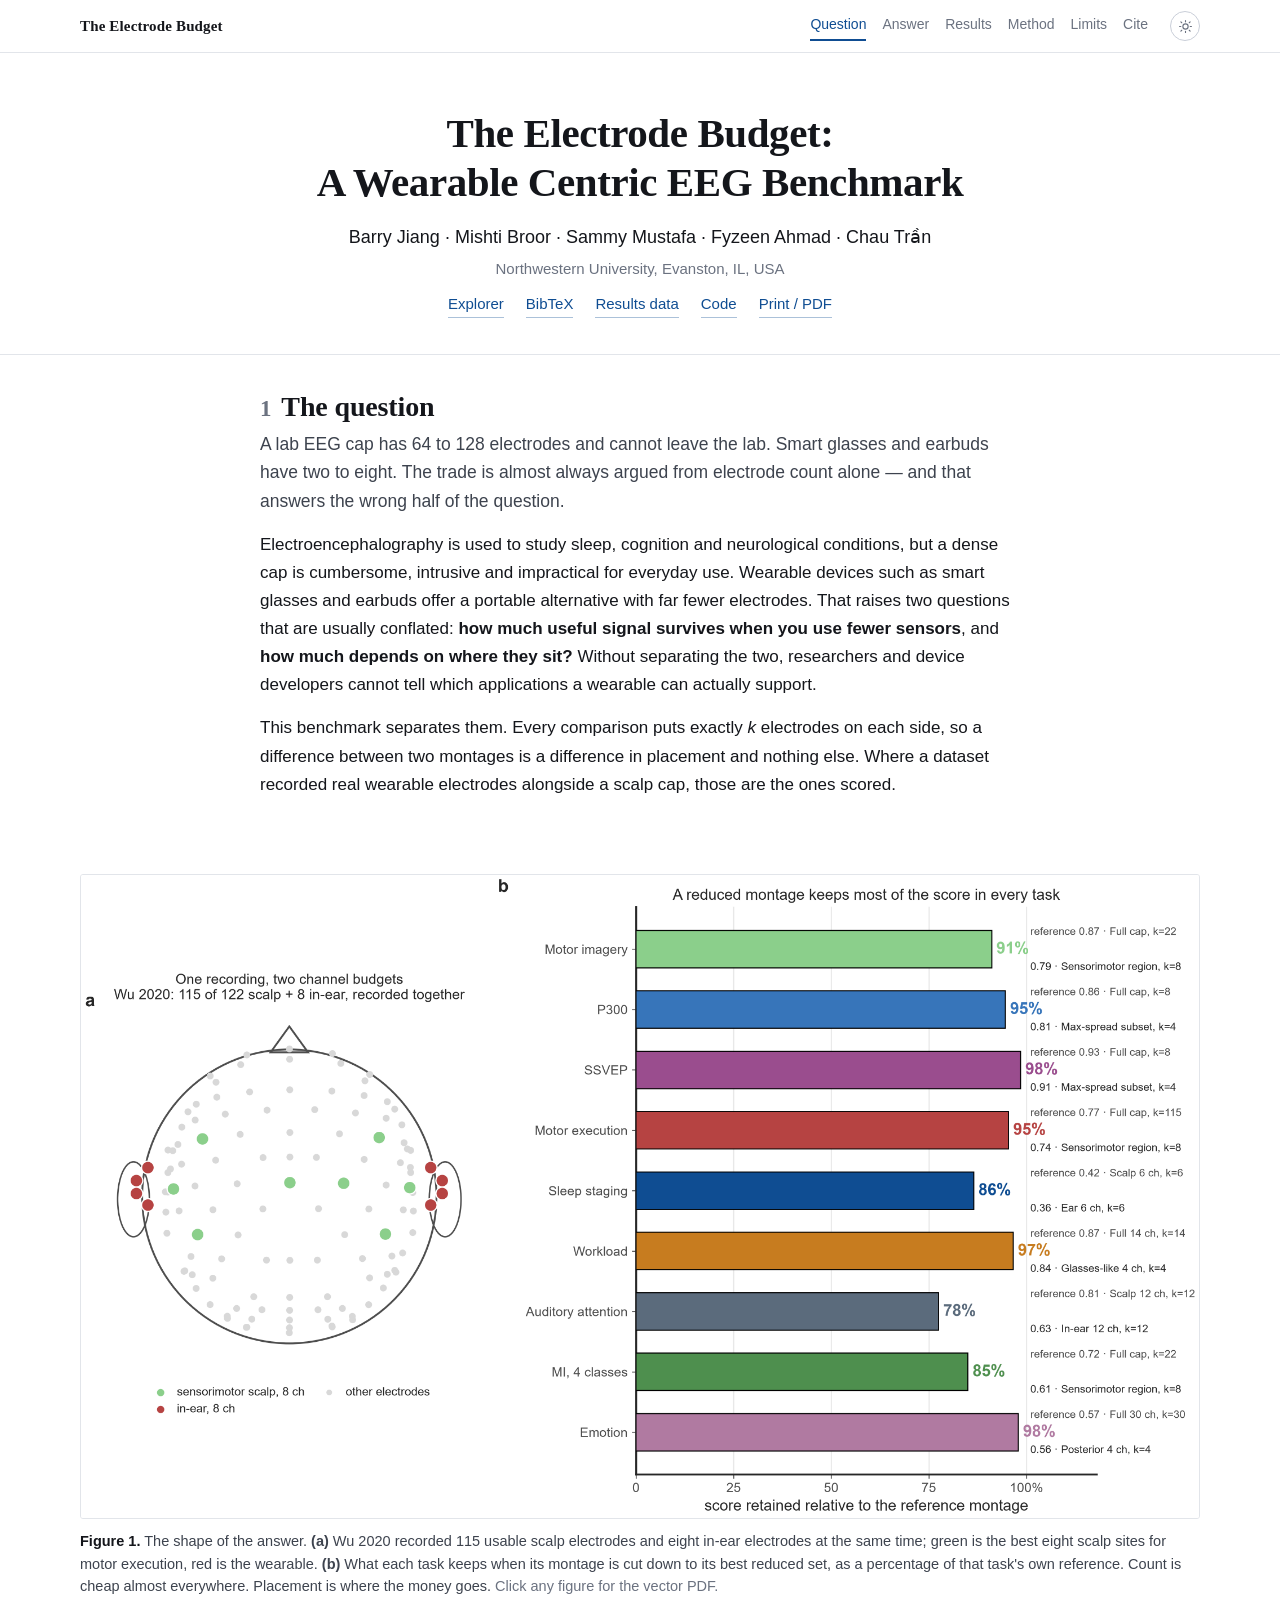
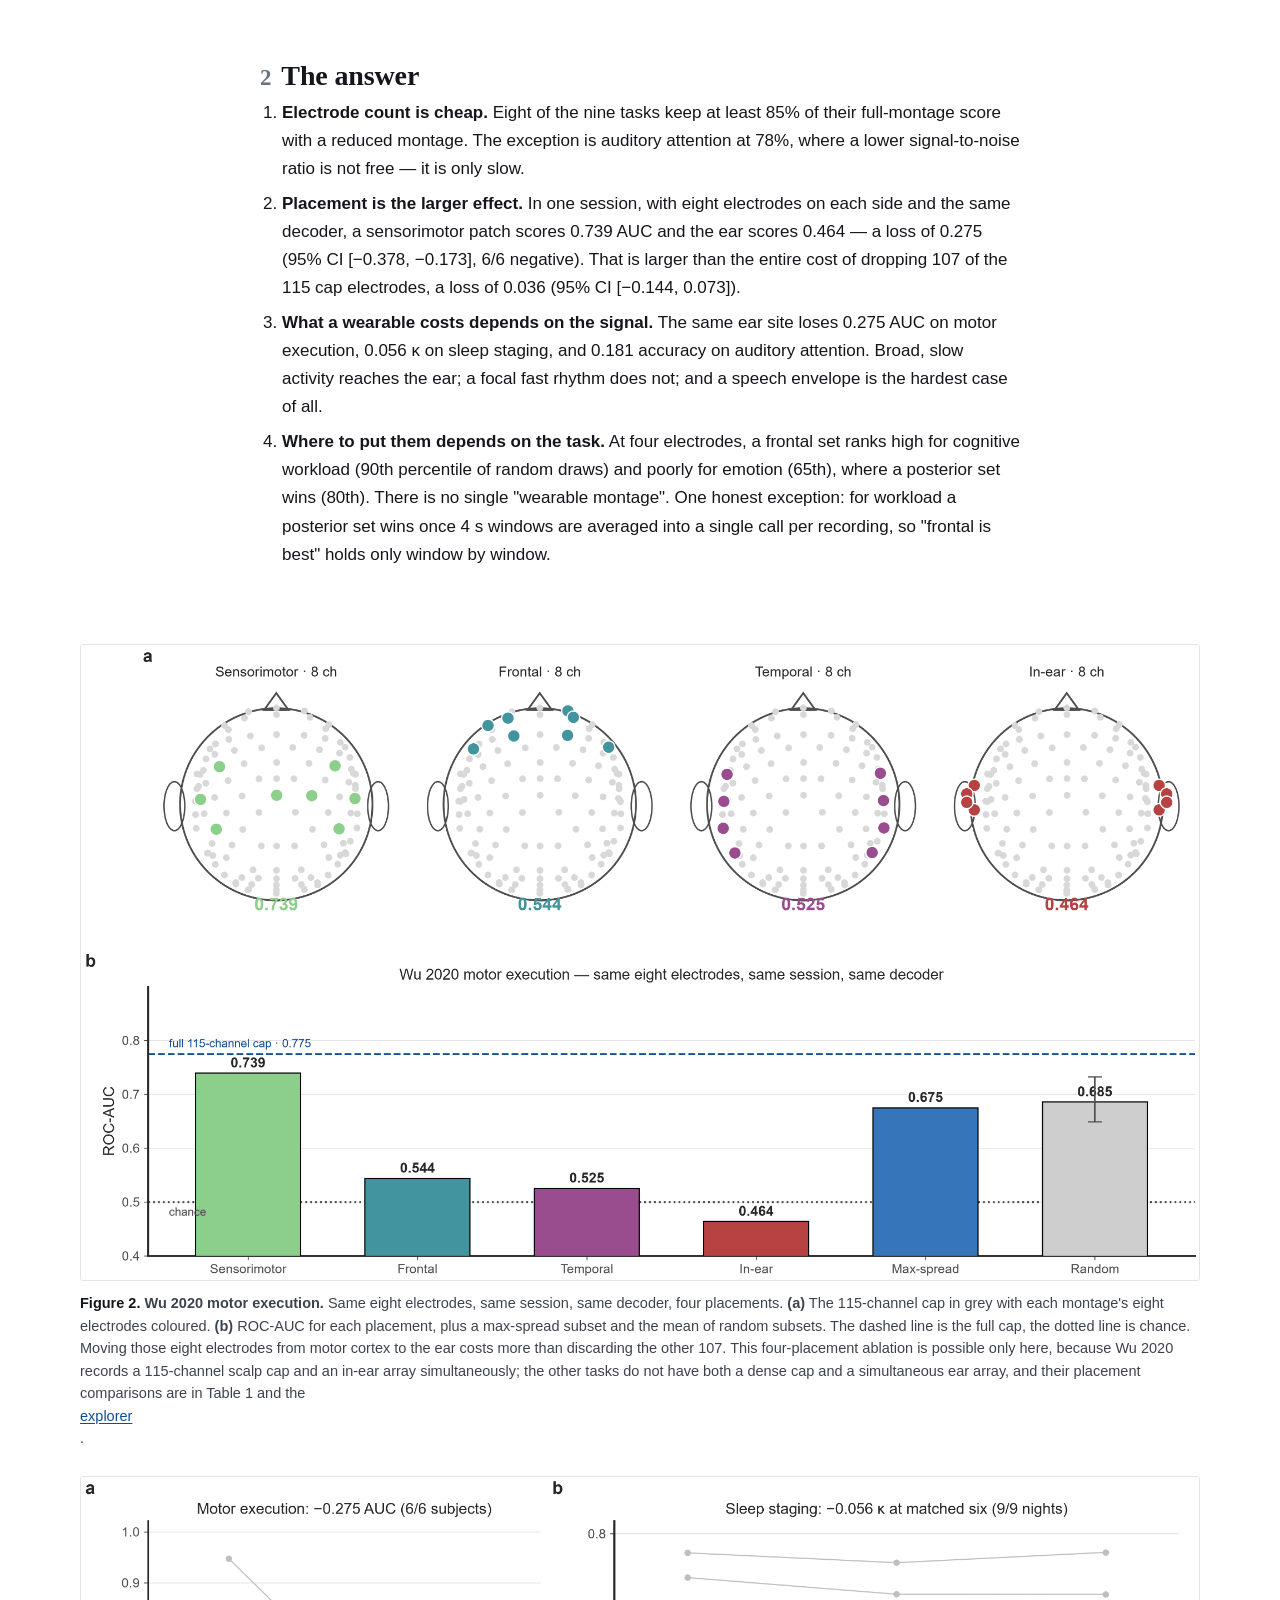
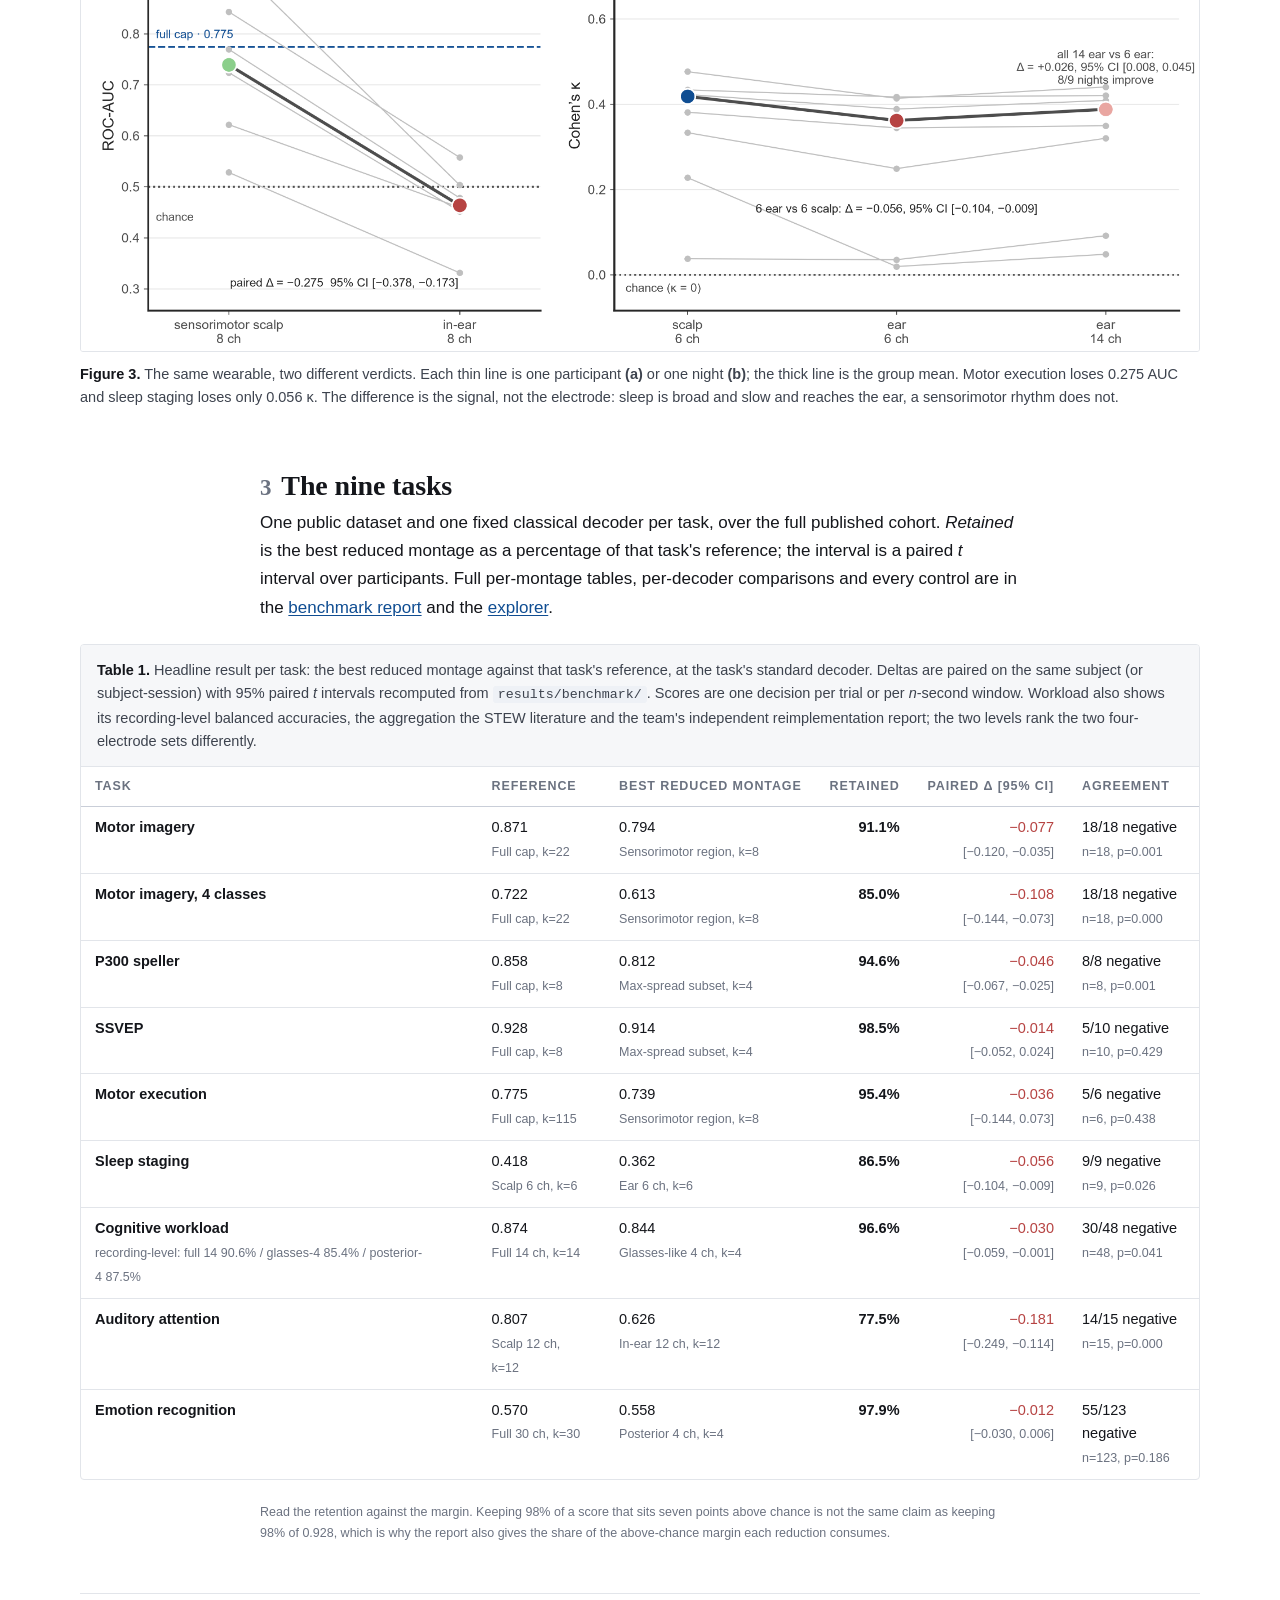
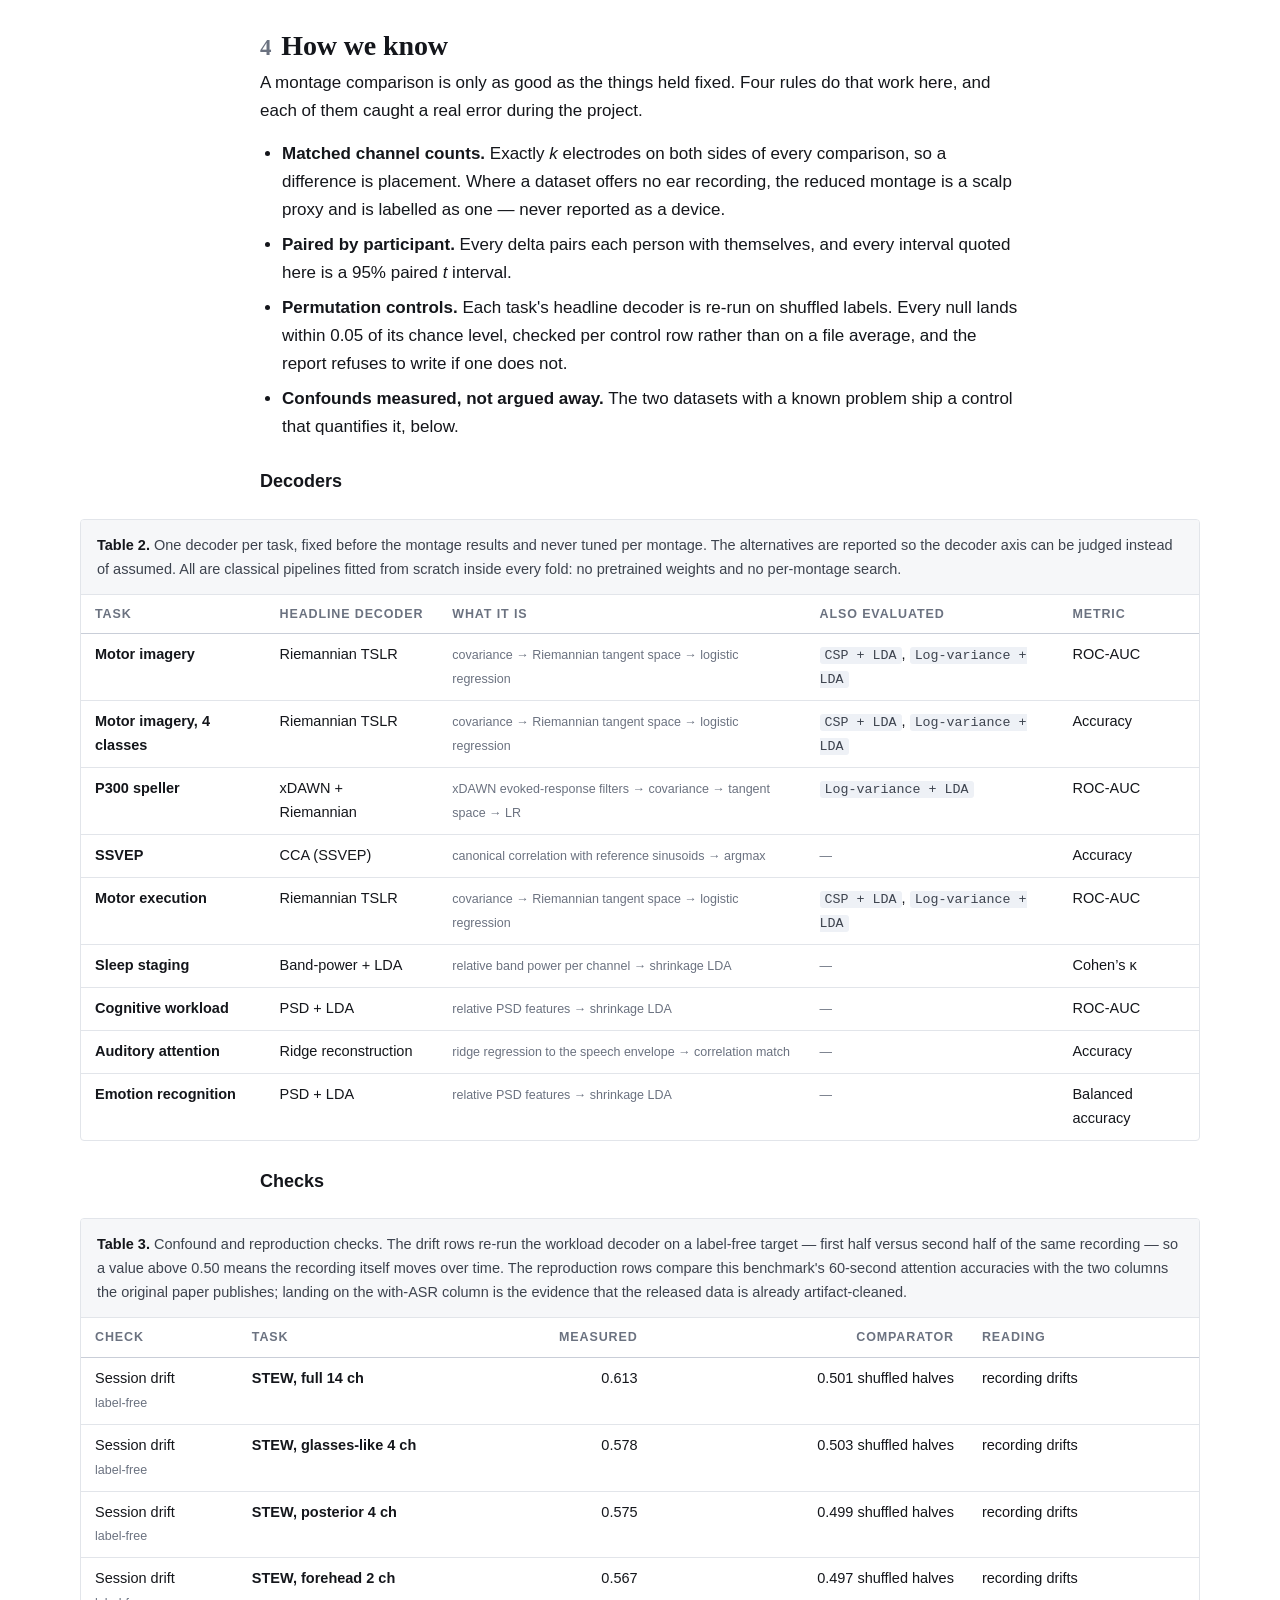
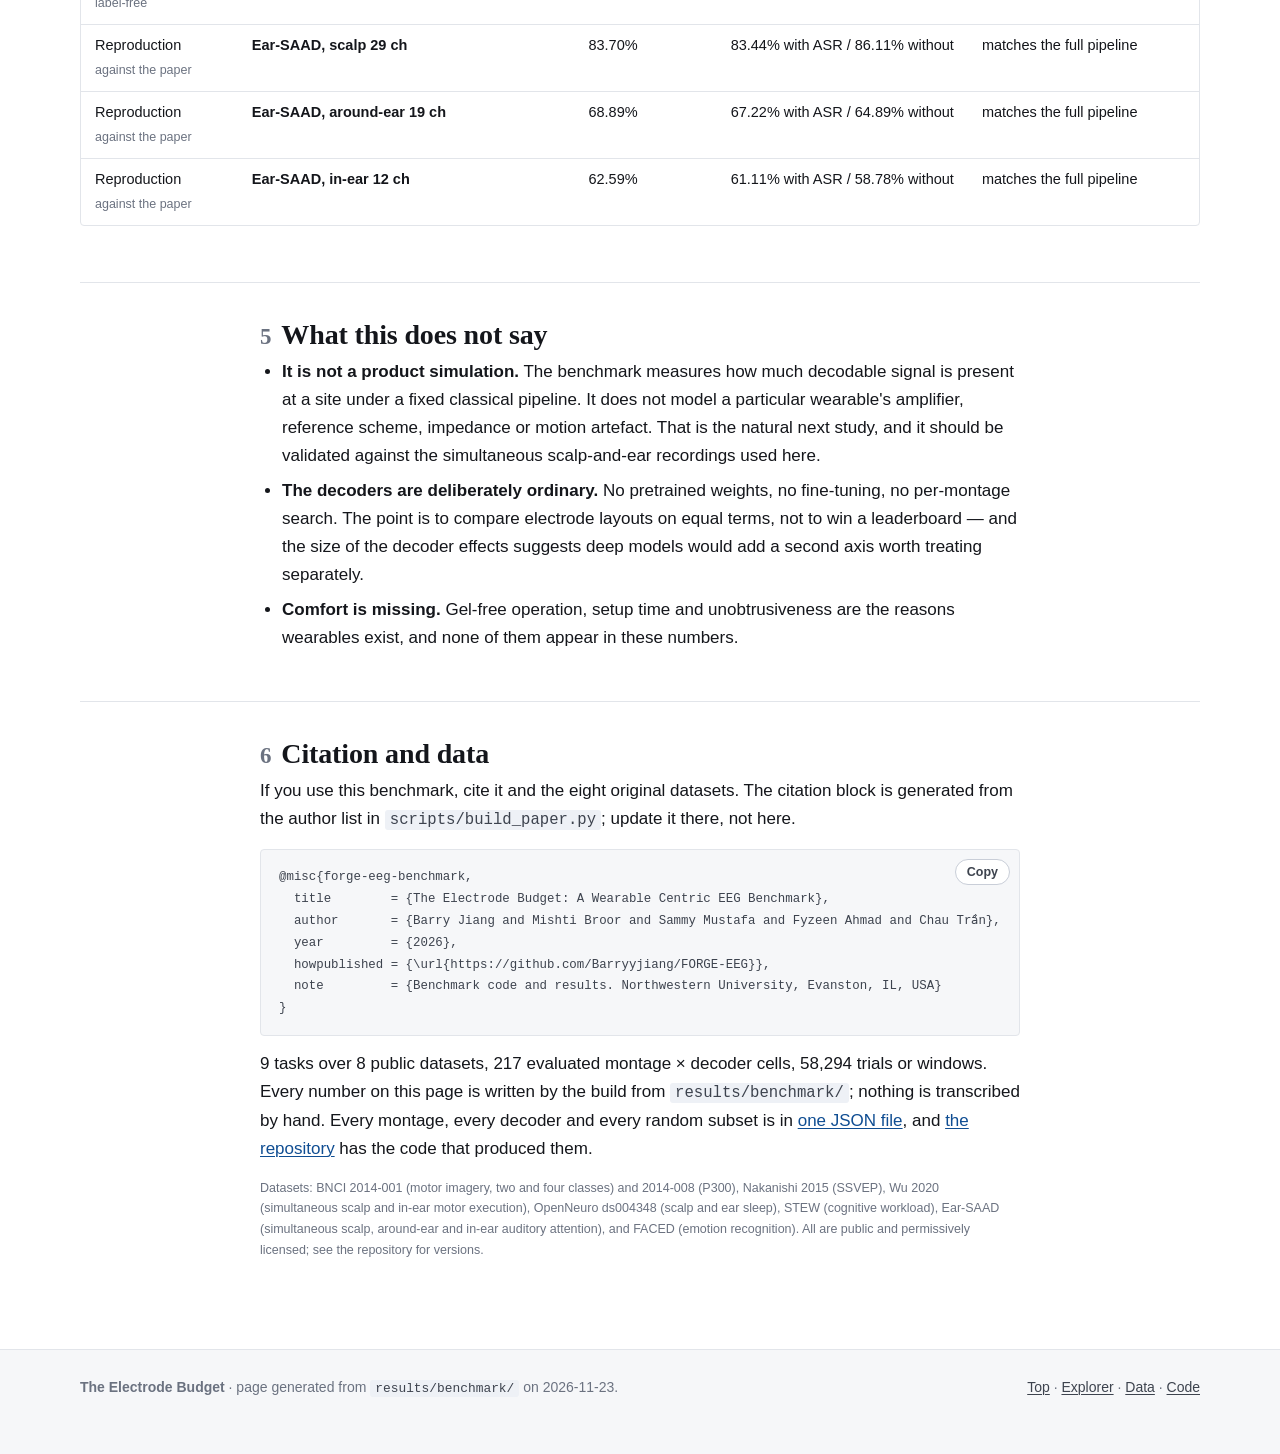
==== commit 6f8c59a1: "Publish data explorer, decoder table, and clearer Figure 2" ====
--- a/index.html
+++ b/index.html
@@ -32,7 +32,7 @@
     "abstract": "How much EEG accuracy survives when a lab cap becomes a wearable? A matched-channel benchmark of nine tasks on eight public datasets, separating electrode count from electrode placement.",
     "keywords": "EEG, brain-computer interface, wearable, benchmark, electrode montage, MOABB",
     "isAccessibleForFree": true,
-    "datePublished": "2026-11-16"
+    "datePublished": "2026-11-23"
   }
   </script>
 </head>
@@ -70,6 +70,7 @@
       <p class="affiliation">Northwestern University, Evanston, IL, USA</p>
 
       <nav class="paper-links" aria-label="Paper artefacts">
+        <a href="explore/">Explorer</a>
         <a href="#cite">BibTeX</a>
         <a href="data/benchmark.json" download>Results data</a>
         <a href="https://github.com/Barryyjiang/FORGE-EEG">Code</a>
@@ -174,15 +175,20 @@
     <figure>
       <a href="assets/figures/fig3_placement.pdf" title="Open the vector PDF">
         <img src="assets/figures/fig3_placement.png" width="1600" height="910"
-             alt="Top row: four top-down head maps of the same eight-channel budgets over sensorimotor, frontal and temporal scalp and in the ear. Bottom: a bar chart of their ROC-AUC against the full-cap reference and chance.">
+             alt="Wu 2020 motor execution. Top row: four top-down head maps of the same eight-channel budgets over sensorimotor, frontal and temporal scalp and in the ear. Bottom: a bar chart of their ROC-AUC against the full-cap reference and chance.">
       </a>
       <figcaption>
-        <span class="label">Figure 2.</span> Same eight electrodes, same session, same
-        decoder, four placements. <strong>(a)</strong> The 115-channel cap in grey with
-        each montage's eight electrodes coloured. <strong>(b)</strong> ROC-AUC for each
-        placement, plus a max-spread subset and the mean of random subsets. The dashed
-        line is the full cap, the dotted line is chance. Moving those eight electrodes
-        from motor cortex to the ear costs more than discarding the other 107.
+        <span class="label">Figure 2.</span> <strong>Wu 2020 motor execution.</strong>
+        Same eight electrodes, same session, same decoder, four placements.
+        <strong>(a)</strong> The 115-channel cap in grey with each montage's eight
+        electrodes coloured. <strong>(b)</strong> ROC-AUC for each placement, plus a
+        max-spread subset and the mean of random subsets. The dashed line is the full
+        cap, the dotted line is chance. Moving those eight electrodes from motor cortex
+        to the ear costs more than discarding the other 107. This four-placement
+        ablation is possible only here, because Wu 2020 records a 115-channel scalp
+        cap and an in-ear array simultaneously; the other tasks do not have both a
+        dense cap and a simultaneous ear array, and their placement comparisons are
+        in Table 1 and the <a href="explore/">explorer</a>.
       </figcaption>
     </figure>
 
@@ -213,7 +219,8 @@
           percentage of that task's reference; the interval is a paired <em>t</em>
           interval over participants. Full per-montage tables, per-decoder
           comparisons and every control are in the
-          <a href="https://github.com/Barryyjiang/FORGE-EEG/blob/main/results/REPORT.md">benchmark report</a>.
+          <a href="https://github.com/Barryyjiang/FORGE-EEG/blob/main/results/REPORT.md">benchmark report</a> and
+          the <a href="explore/">explorer</a>.
         </p>
       </div>
 
@@ -269,20 +276,34 @@
             report refuses to write if one does not.</li>
           <li><strong>Confounds measured, not argued away.</strong> The two datasets
             with a known problem ship a control that quantifies it, below.</li>
-          <li><strong>The ear deficit is not a signal-quality artefact.</strong>
-            Degrading both montages together at matched SNR, down to 0&nbsp;dB and
-            under two noise models, never widens the ear-minus-scalp gap: the
-            largest shift is 0.074 in the narrowing direction, and
-            every paired interval includes zero (6 subjects). Heavy noise
-            flattens both montages, so the gap compresses rather than grows. The
-            cost of ear placement is structural, not a matter of a cleaner
-            recording.</li>
         </ul>
       </div>
 
+      <div class="prose"><h3>Decoders</h3></div>
     <div class="table-wrap">
     <table>
-      <caption><span class='label'>Table 2.</span> Confound and reproduction checks. The drift rows re-run the workload decoder on a label-free target — first half versus second half of the same recording — so a value above 0.50 means the recording itself moves over time. The reproduction rows compare this benchmark's 60-second attention accuracies with the two columns the original paper publishes; landing on the with-ASR column is the evidence that the released data is already artifact-cleaned.</caption>
+      <caption><span class='label'>Table 2.</span> One decoder per task, fixed before the montage results and never tuned per montage. The alternatives are reported so the decoder axis can be judged instead of assumed. All are classical pipelines fitted from scratch inside every fold: no pretrained weights and no per-montage search.</caption>
+      <thead>
+        <tr><th>Task</th><th>Headline decoder</th><th>What it is</th><th>Also evaluated</th><th>Metric</th></tr>
+      </thead>
+      <tbody>
+      <tr><td><strong>Motor imagery</strong></td><td>Riemannian TSLR</td><td><span class='small'>covariance → Riemannian tangent space → logistic regression</span></td><td><code>CSP + LDA</code>, <code>Log-variance + LDA</code></td><td>ROC-AUC</td></tr>
+      <tr><td><strong>Motor imagery, 4 classes</strong></td><td>Riemannian TSLR</td><td><span class='small'>covariance → Riemannian tangent space → logistic regression</span></td><td><code>CSP + LDA</code>, <code>Log-variance + LDA</code></td><td>Accuracy</td></tr>
+      <tr><td><strong>P300 speller</strong></td><td>xDAWN + Riemannian</td><td><span class='small'>xDAWN evoked-response filters → covariance → tangent space → LR</span></td><td><code>Log-variance + LDA</code></td><td>ROC-AUC</td></tr>
+      <tr><td><strong>SSVEP</strong></td><td>CCA (SSVEP)</td><td><span class='small'>canonical correlation with reference sinusoids → argmax</span></td><td><span class='small'>—</span></td><td>Accuracy</td></tr>
+      <tr><td><strong>Motor execution</strong></td><td>Riemannian TSLR</td><td><span class='small'>covariance → Riemannian tangent space → logistic regression</span></td><td><code>CSP + LDA</code>, <code>Log-variance + LDA</code></td><td>ROC-AUC</td></tr>
+      <tr><td><strong>Sleep staging</strong></td><td>Band-power + LDA</td><td><span class='small'>relative band power per channel → shrinkage LDA</span></td><td><span class='small'>—</span></td><td>Cohen’s κ</td></tr>
+      <tr><td><strong>Cognitive workload</strong></td><td>PSD + LDA</td><td><span class='small'>relative PSD features → shrinkage LDA</span></td><td><span class='small'>—</span></td><td>ROC-AUC</td></tr>
+      <tr><td><strong>Auditory attention</strong></td><td>Ridge reconstruction</td><td><span class='small'>ridge regression to the speech envelope → correlation match</span></td><td><span class='small'>—</span></td><td>Accuracy</td></tr>
+      <tr><td><strong>Emotion recognition</strong></td><td>PSD + LDA</td><td><span class='small'>relative PSD features → shrinkage LDA</span></td><td><span class='small'>—</span></td><td>Balanced accuracy</td></tr>
+      </tbody>
+    </table>
+    </div>
+
+      <div class="prose"><h3>Checks</h3></div>
+    <div class="table-wrap">
+    <table>
+      <caption><span class='label'>Table 3.</span> Confound and reproduction checks. The drift rows re-run the workload decoder on a label-free target — first half versus second half of the same recording — so a value above 0.50 means the recording itself moves over time. The reproduction rows compare this benchmark's 60-second attention accuracies with the two columns the original paper publishes; landing on the with-ASR column is the evidence that the released data is already artifact-cleaned.</caption>
       <thead>
         <tr><th>Check</th><th>Task</th><th class="num">Measured</th><th class="num">Comparator</th><th>Reading</th></tr>
       </thead>
@@ -294,10 +315,6 @@
       <tr><td>Reproduction<br><span class='small'>against the paper</span></td><td><strong>Ear-SAAD, scalp 29 ch</strong></td><td class="num">83.70%</td><td class="num">83.44% with ASR / 86.11% without</td><td>matches the full pipeline</td></tr>
       <tr><td>Reproduction<br><span class='small'>against the paper</span></td><td><strong>Ear-SAAD, around-ear 19 ch</strong></td><td class="num">68.89%</td><td class="num">67.22% with ASR / 64.89% without</td><td>matches the full pipeline</td></tr>
       <tr><td>Reproduction<br><span class='small'>against the paper</span></td><td><strong>Ear-SAAD, in-ear 12 ch</strong></td><td class="num">62.59%</td><td class="num">61.11% with ASR / 58.78% without</td><td>matches the full pipeline</td></tr>
-      <tr><td>Noise<br><span class='small'>matched SNR, k=8</span></td><td><strong>Wu 2020, donor noise</strong></td><td class="num">-0.283</td><td class="num">clean gap, Δ -0.005 [-0.023, +0.013] at 15 dB</td><td>never widens</td></tr>
-      <tr><td>Noise<br><span class='small'>matched SNR, k=8</span></td><td><strong>Wu 2020, white noise</strong></td><td class="num">-0.290</td><td class="num">clean gap, Δ -0.013 [-0.047, +0.022] at 15 dB</td><td>never widens</td></tr>
-      <tr><td>Noise<br><span class='small'>matched SNR, k=8</span></td><td><strong>Wu 2020, donor noise</strong></td><td class="num">-0.252</td><td class="num">clean gap, Δ +0.026 [-0.034, +0.085] at 0 dB</td><td>never widens</td></tr>
-      <tr><td>Noise<br><span class='small'>matched SNR, k=8</span></td><td><strong>Wu 2020, white noise</strong></td><td class="num">-0.204</td><td class="num">clean gap, Δ +0.074 [-0.016, +0.164] at 0 dB</td><td>never widens</td></tr>
       </tbody>
     </table>
     </div>
@@ -374,10 +391,11 @@
     <div class="container footer-inner">
       <p>
         <strong>The Electrode Budget</strong> · page generated from
-        <code>results/benchmark/</code> on 2026-11-16.
+        <code>results/benchmark/</code> on 2026-11-23.
       </p>
       <p>
         <a href="#top">Top</a> ·
+        <a href="explore/">Explorer</a> ·
         <a href="data/benchmark.json">Data</a> ·
         <a href="https://github.com/Barryyjiang/FORGE-EEG">Code</a>
       </p>
--- a/assets/paper.css
+++ b/assets/paper.css
@@ -354,6 +354,9 @@
   font-family: var(--mono);
   font-size: 0.92em;
   background: var(--wash-2);
+  /* Explicit, so code inside a muted parent (captions, .small) still clears
+     4.5:1 on the tinted background. */
+  color: var(--ink-2);
   padding: 1px 5px;
   border-radius: 3px;
 }
